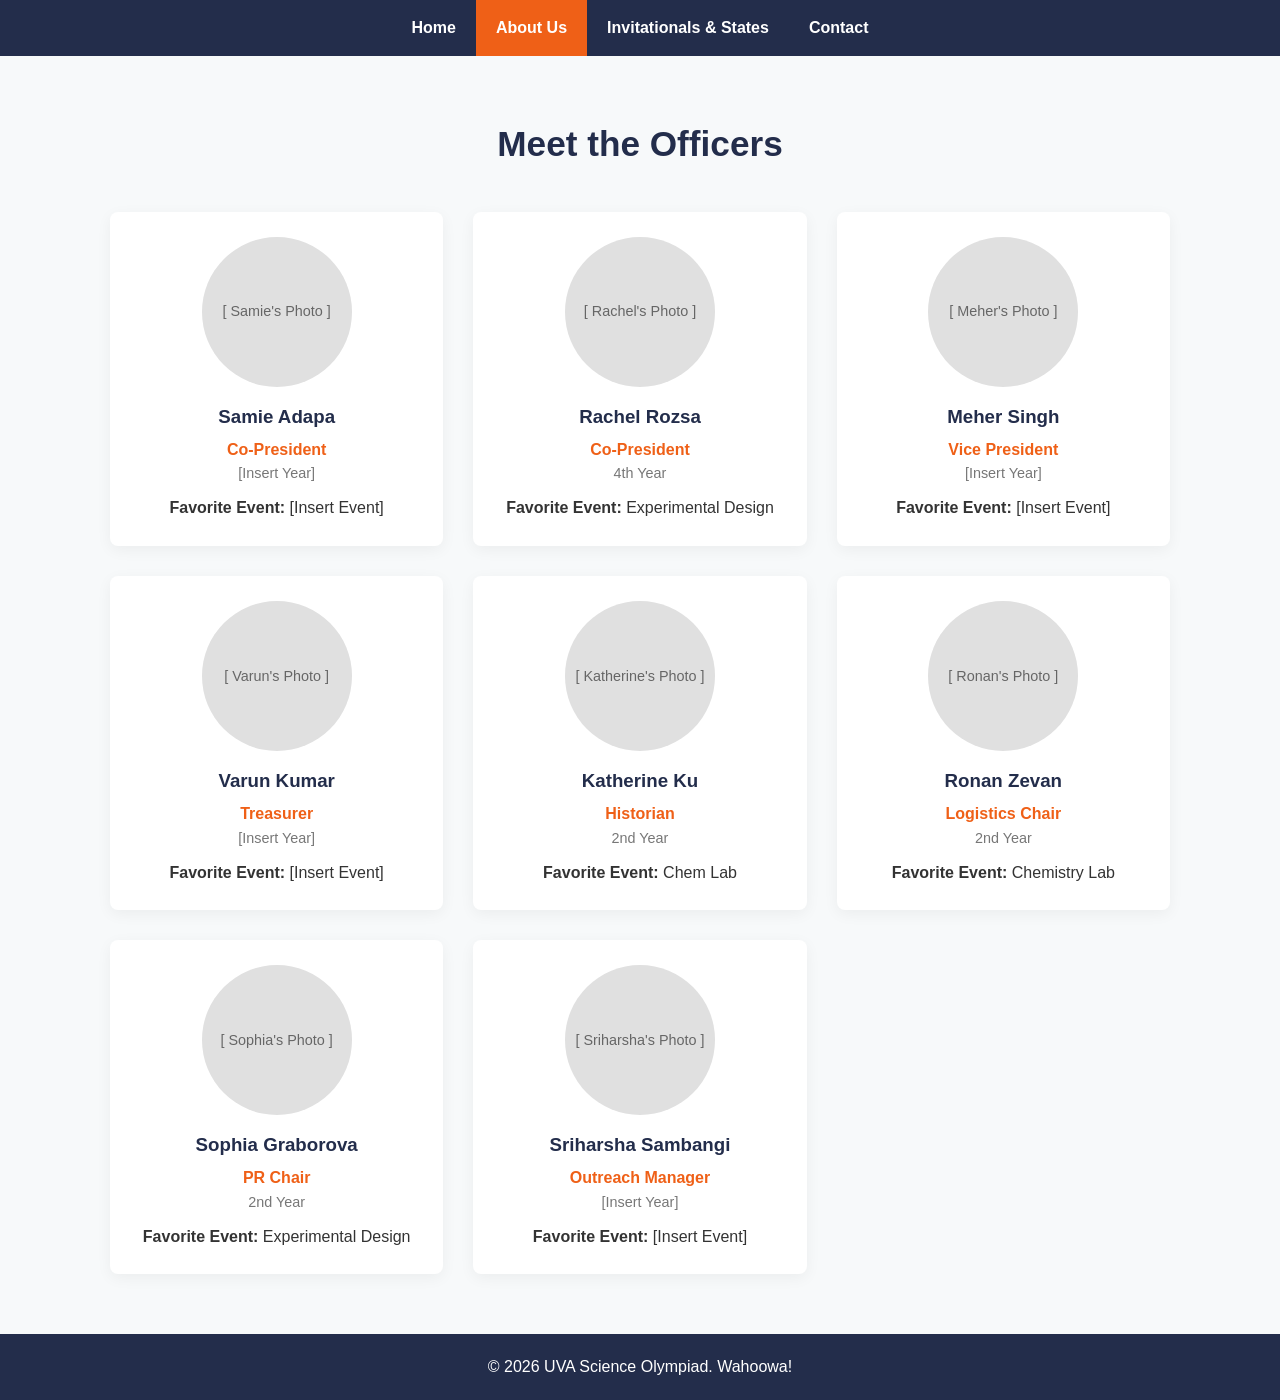
==== about.html @ 623ead45 "Update about.html" ====
<!DOCTYPE html>
<html lang="en">
<head>
    <meta charset="UTF-8">
    <meta name="viewport" content="width=device-width, initial-scale=1.0">
    <title>About Us - UVA Science Olympiad</title>
    <link rel="stylesheet" href="styles.css">
</head>
<body>

    <nav>
        <a href="index.html">Home</a>
        <a href="about.html" class="active">About Us</a>
        <a href="events.html">Invitationals & States</a>
        <a href="contact.html">Contact</a>
    </nav>

    <main>
        <section id="about" class="section">
            <h2>Meet the Officers</h2>
            <div class="officer-grid">
                
                <div class="officer-card">
                    <div class="officer-img-placeholder">[ Samie's Photo ]</div>
                    <h3>Samie Adapa</h3>
                    <p class="title">Co-President</p>
                    <p class="year">[Insert Year]</p>
                    <p class="event"><strong>Favorite Event:</strong> [Insert Event]</p>
                </div>

                <div class="officer-card">
                    <div class="officer-img-placeholder">[ Rachel's Photo ]</div>
                    <h3>Rachel Rozsa</h3>
                    <p class="title">Co-President</p>
                    <p class="year">4th Year</p>
                    <p class="event"><strong>Favorite Event:</strong> Experimental Design</p>
                </div>

                <div class="officer-card">
                    <div class="officer-img-placeholder">[ Meher's Photo ]</div>
                    <h3>Meher Singh</h3>
                    <p class="title">Vice President</p>
                    <p class="year">[Insert Year]</p>
                    <p class="event"><strong>Favorite Event:</strong> [Insert Event]</p>
                </div>

                <div class="officer-card">
                    <div class="officer-img-placeholder">[ Varun's Photo ]</div>
                    <h3>Varun Kumar</h3>
                    <p class="title">Treasurer</p>
                    <p class="year">[Insert Year]</p>
                    <p class="event"><strong>Favorite Event:</strong> [Insert Event]</p>
                </div>

                <div class="officer-card">
                    <div class="officer-img-placeholder">[ Katherine's Photo ]</div>
                    <h3>Katherine Ku</h3>
                    <p class="title">Historian</p>
                    <p class="year">2nd Year</p>
                    <p class="event"><strong>Favorite Event:</strong> Chem Lab</p>
                </div>

                <div class="officer-card">
                    <div class="officer-img-placeholder">[ Ronan's Photo ]</div>
                    <h3>Ronan Zevan</h3>
                    <p class="title">Logistics Chair</p>
                    <p class="year">2nd Year</p>
                    <p class="event"><strong>Favorite Event:</strong> Chemistry Lab</p>
                </div>

                <div class="officer-card">
                    <div class="officer-img-placeholder">[ Sophia's Photo ]</div>
                    <h3>Sophia Graborova</h3>
                    <p class="title">PR Chair</p>
                    <p class="year">2nd Year</p>
                    <p class="event"><strong>Favorite Event:</strong> Experimental Design</p>
                </div>

                <div class="officer-card">
                    <div class="officer-img-placeholder">[ Sriharsha's Photo ]</div>
                    <h3>Sriharsha Sambangi</h3>
                    <p class="title">Outreach Manager</p>
                    <p class="year">[Insert Year]</p>
                    <p class="event"><strong>Favorite Event:</strong> [Insert Event]</p>
                </div>

            </div>
        </section>
    </main>

    <footer>
        <p>&copy; 2026 UVA Science Olympiad. Wahoowa!</p>
    </footer>

</body>
</html>
---- styles.css ----
/* General Layout */
* {
    box-sizing: border-box;
    margin: 0;
    padding: 0;
    font-family: 'Segoe UI', Tahoma, Geneva, Verdana, sans-serif;
}

body {
    background-color: #f7f9fa;
    color: #333;
    line-height: 1.6;
    display: flex;
    flex-direction: column;
    min-height: 100vh;
}

/* Navigation Bar */
nav {
    background-color: #232d4b; /* Virginia Blue */
    position: sticky;
    top: 0;
    display: flex;
    justify-content: center;
    z-index: 100;
}

nav a {
    color: white;
    padding: 15px 20px;
    text-decoration: none;
    font-weight: 600;
    transition: background 0.2s;
}

nav a:hover, nav a.active {
    background-color: #ef6017; /* Virginia Orange */
}

/* Hero Section with Background Image (Home Page Only) */
.hero {
    /* Change the filename below if your image name is different */
    background: linear-gradient(rgba(0, 0, 0, 0.6), rgba(0, 0, 0, 0.6)), url('rotunda-interior-design-renovation-glave-and-holmes-northfacadedusk.webp') no-repeat center center/cover;
    flex: 1;
    display: flex;
    justify-content: center;
    align-items: center;
    text-align: center;
    color: white;
    padding: 20px;
}

.hero-content h1 {
    font-size: 3.5rem;
    margin-bottom: 20px;
    letter-spacing: 1px;
}

.hero-content .mission {
    font-size: 1.2rem;
    max-width: 700px;
    margin: 0 auto 30px auto;
}

.cta-button {
    background-color: #ef6017;
    color: white;
    padding: 12px 30px;
    text-decoration: none;
    font-weight: bold;
    border-radius: 5px;
    transition: background 0.3s ease;
}

.cta-button:hover {
    background-color: #1a2238;
}

/* Main Sections */
main {
    flex: 1;
}

.section {
    padding: 60px 20px;
    max-width: 1100px;
    margin: 0 auto;
}

h2 {
    text-align: center;
    font-size: 2.2rem;
    color: #232d4b;
    margin-bottom: 40px;
}

/* About Us - Officer Cards Grid */
.officer-grid {
    display: grid;
    grid-template-columns: repeat(auto-fit, minmax(280px, 1fr));
    gap: 30px;
}

.officer-card {
    background: white;
    padding: 25px;
    border-radius: 8px;
    box-shadow: 0 4px 15px rgba(0,0,0,0.05);
    text-align: center;
}

.officer-img-placeholder {
    width: 150px;
    height: 150px;
    background-color: #e0e0e0;
    border-radius: 50%;
    margin: 0 auto 15px auto;
    display: flex;
    justify-content: center;
    align-items: center;
    color: #666;
    font-size: 0.9rem;
}

.officer-card h3 {
    color: #232d4b;
    margin-bottom: 5px;
}

.officer-card .title {
    font-weight: bold;
    color: #ef6017;
}

.officer-card .year {
    color: #777;
    font-size: 0.9rem;
    margin-bottom: 10px;
}

/* Invitationals & States Styling */
.events-container {
    display: flex;
    flex-direction: column;
    gap: 30px;
}

.event-block {
    background: white;
    padding: 30px;
    border-left: 5px solid #ef6017;
    border-radius: 0 8px 8px 0;
    box-shadow: 0 4px 15px rgba(0,0,0,0.05);
}

.event-block h3 {
    font-size: 1.5rem;
    color: #232d4b;
    margin-bottom: 10px;
}

/* Footer */
footer {
    background-color: #232d4b;
    color: white;
    text-align: center;
    padding: 20px;
}
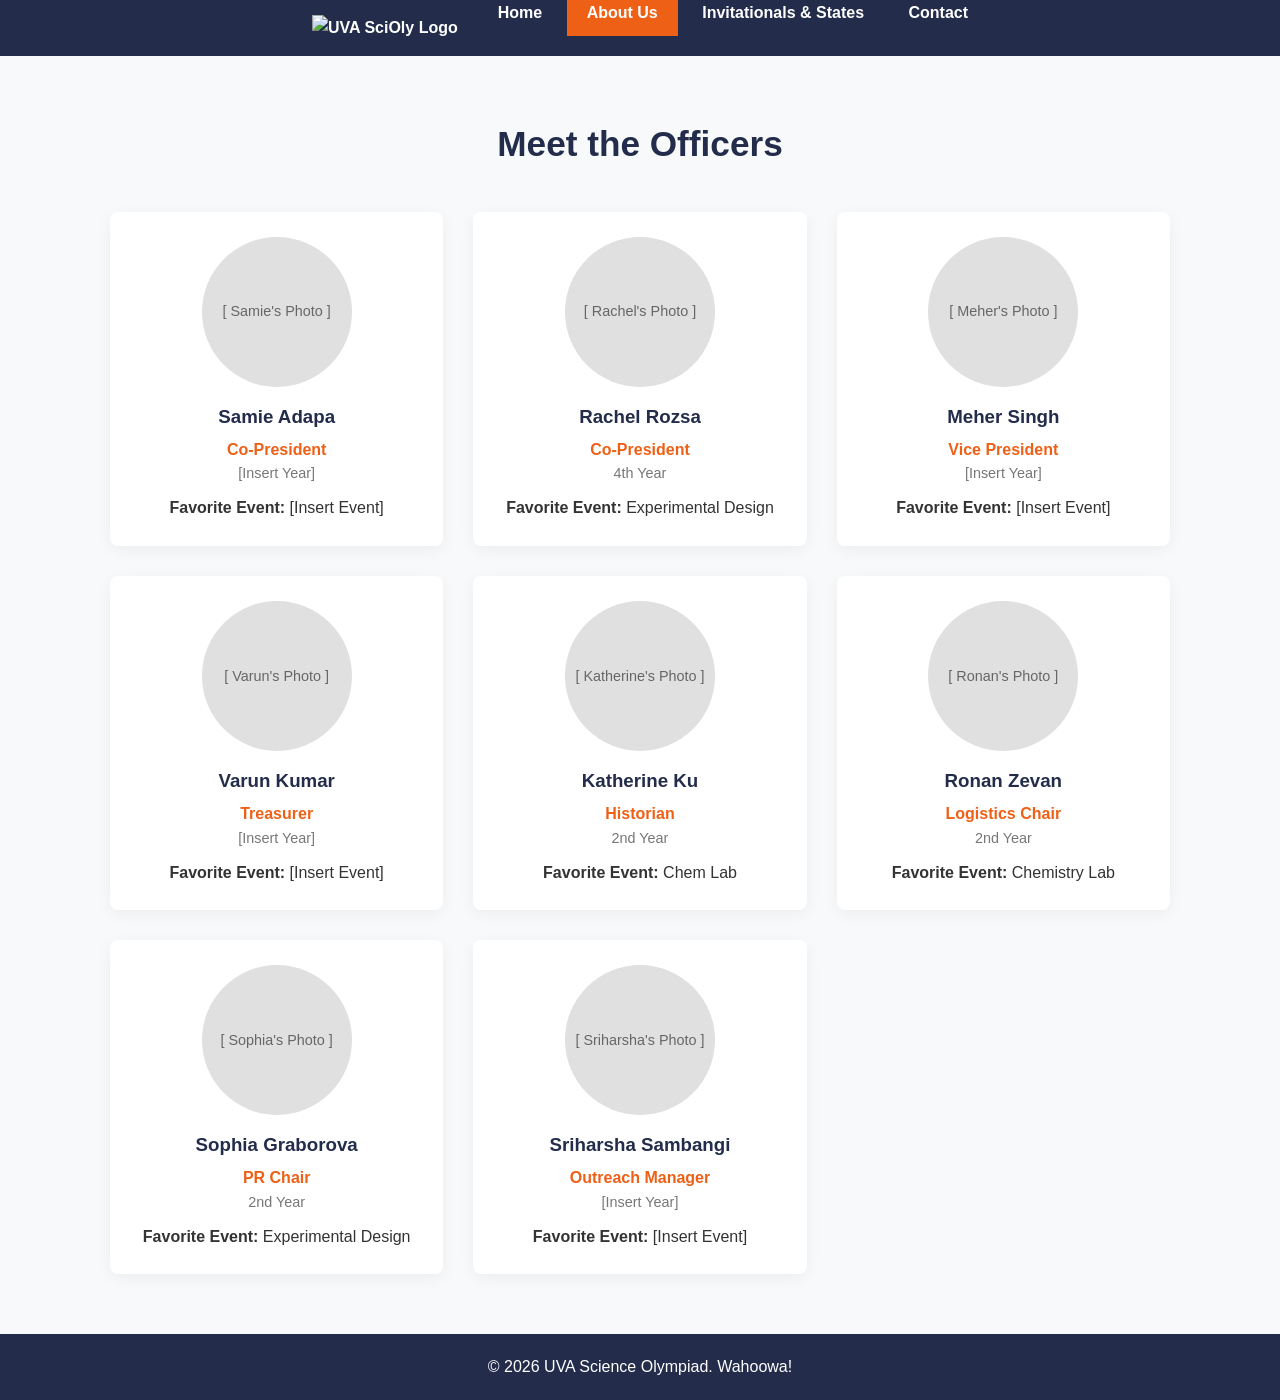
==== commit 1d531a2b: "Update about.html" ====
--- a/about.html
+++ b/about.html
@@ -9,10 +9,16 @@
 <body>
 
     <nav>
-        <a href="index.html">Home</a>
-        <a href="about.html" class="active">About Us</a>
-        <a href="events.html">Invitationals & States</a>
-        <a href="contact.html">Contact</a>
+        <a href="index.html" class="logo-link">
+            <img src="logo.png" alt="UVA SciOly Logo" class="nav-logo">
+        </a>
+        
+        <div class="nav-tabs">
+            <a href="index.html">Home</a>
+            <a href="about.html" class="active">About Us</a>
+            <a href="events.html">Invitationals & States</a>
+            <a href="contact.html">Contact</a>
+        </div>
     </nav>
 
     <main>
--- a/styles.css
+++ b/styles.css
@@ -166,3 +166,21 @@
     text-align: center;
     padding: 20px;
 }
+
+/* Contact Page Specific Styles */
+.contact-section {
+    text-align: center;
+    max-width: 600px;
+    margin: 0 auto;
+}
+
+.contact-section p {
+    font-size: 1.1rem;
+    margin-bottom: 30px;
+    color: #555;
+}
+
+.email-btn {
+    display: inline-block;
+    font-size: 1.1rem;
+}
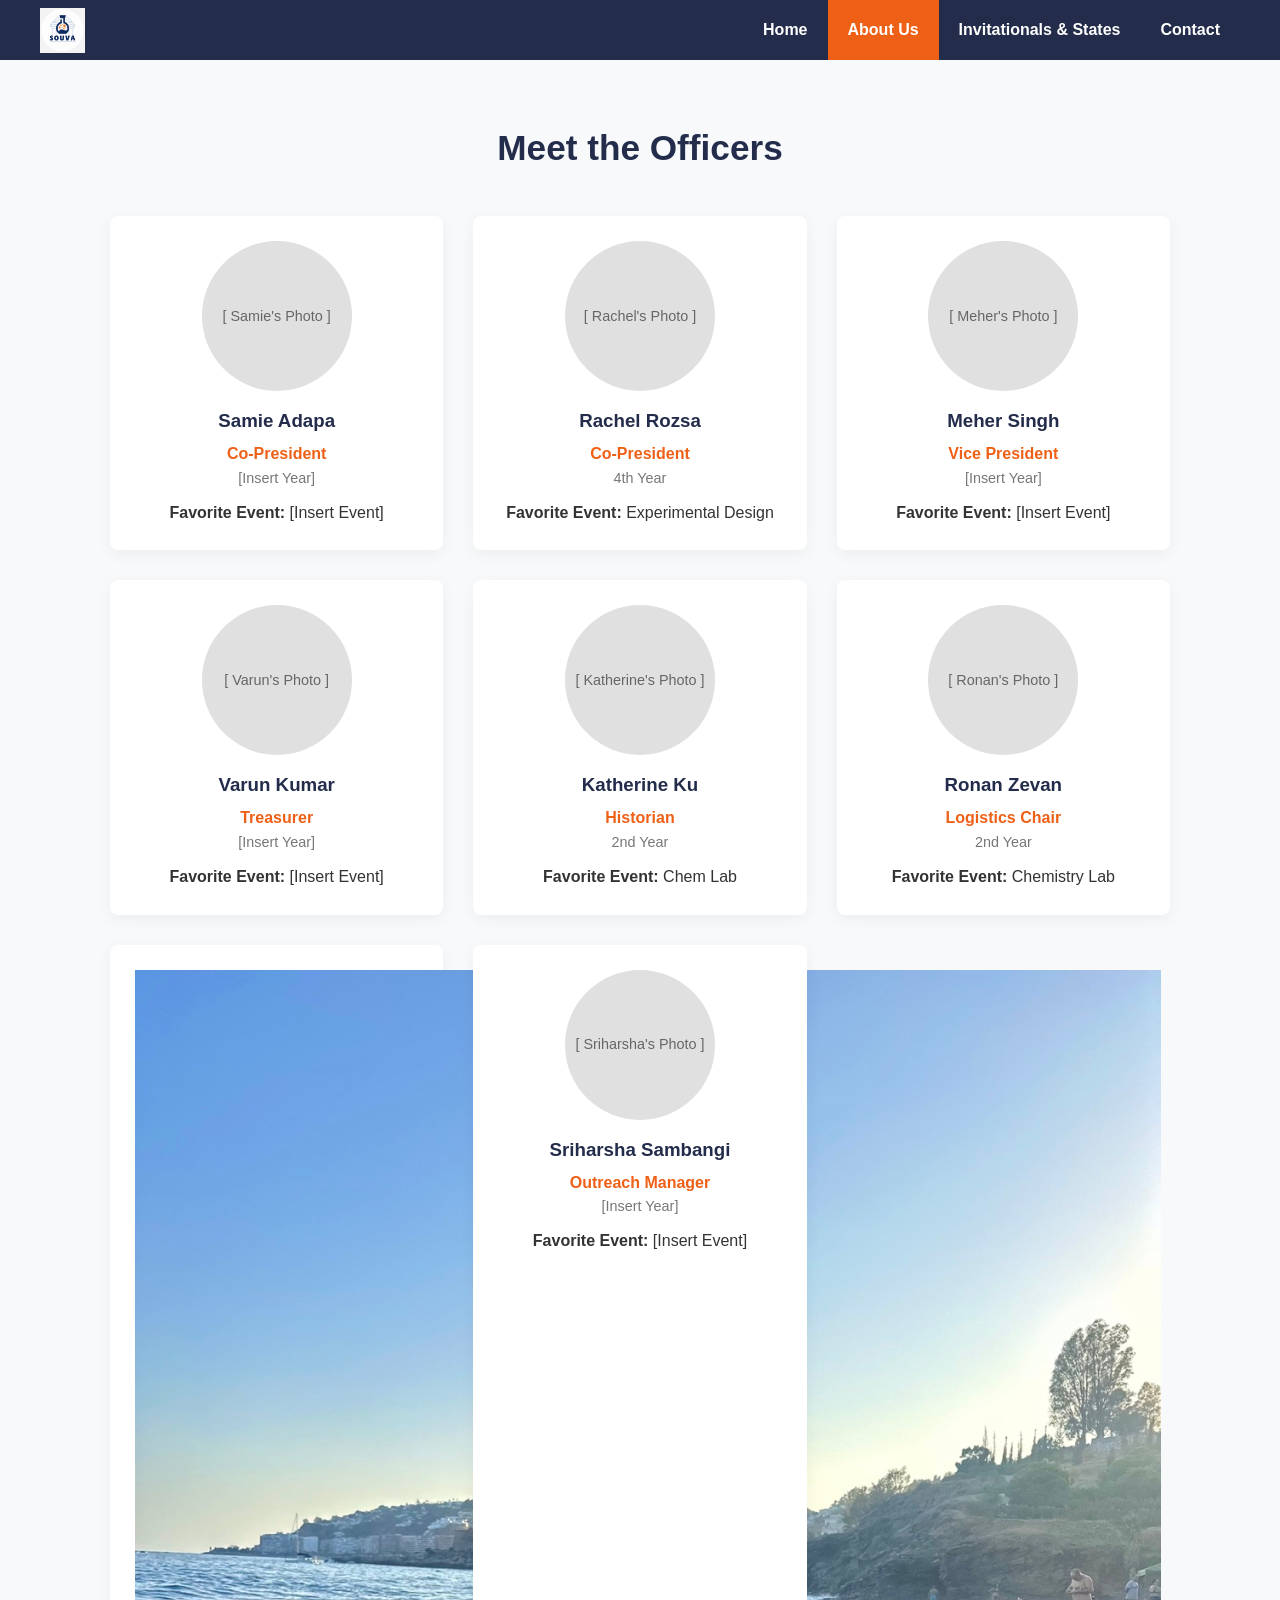
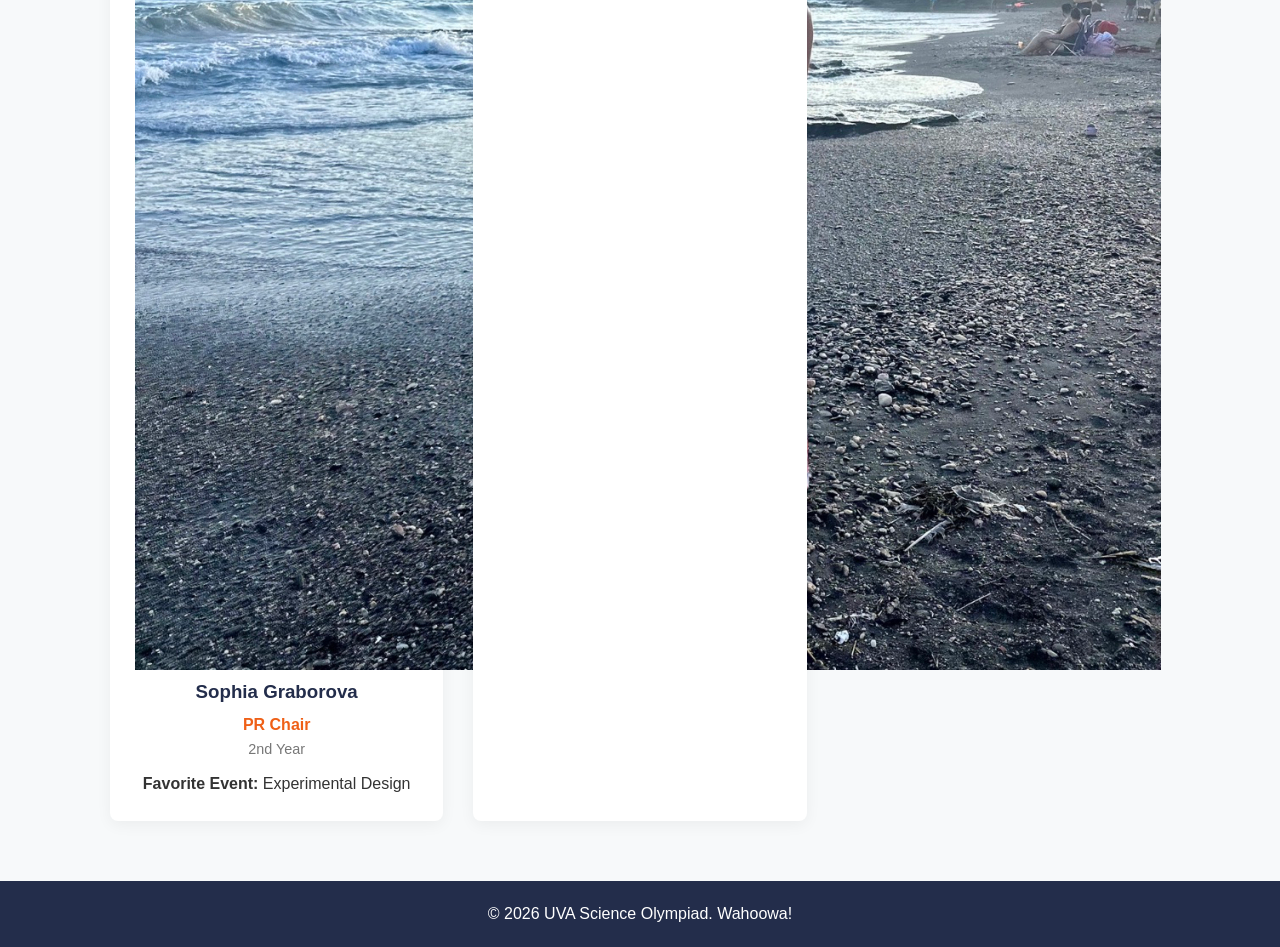
==== commit 314e21c4: "Update about.html" ====
--- a/about.html
+++ b/about.html
@@ -75,7 +75,7 @@
                 </div>
 
                 <div class="officer-card">
-                    <div class="officer-img-placeholder">[ Sophia's Photo ]</div>
+                    <img src="officer pics/sofia.jpg" alt="Sophia Graborova" class="officer-img">
                     <h3>Sophia Graborova</h3>
                     <p class="title">PR Chair</p>
                     <p class="year">2nd Year</p>
--- a/styles.css
+++ b/styles.css
@@ -7,7 +7,7 @@
 }
 
 body {
-    background-color: #f7f9fa;
+    background-color: #f7f9fa; /* Original flat background */
     color: #333;
     line-height: 1.6;
     display: flex;
@@ -15,32 +15,61 @@
     min-height: 100vh;
 }
 
-/* Navigation Bar */
+/* Navigation Bar Layout */
 nav {
-    background-color: #232d4b; /* Virginia Blue */
+    background-color: #232d4b; /* Original Virginia Blue */
     position: sticky;
     top: 0;
     display: flex;
-    justify-content: center;
+    justify-content: space-between;
+    align-items: center;
+    padding: 0 40px;
+    height: 60px;
     z-index: 100;
 }
 
-nav a {
-    color: white;
-    padding: 15px 20px;
+/* Logo Link & Image Styling */
+.logo-link {
+    display: flex;
+    align-items: center;
+    padding: 0 !important;
+    background: none !important;
+}
+
+.nav-logo {
+    height: 45px;
+    width: auto;
+    transition: transform 0.2s ease;
+}
+
+.nav-logo:hover {
+    transform: scale(1.05);
+}
+
+/* Container for text tabs */
+.nav-tabs {
+    display: flex;
+    height: 100%;
+}
+
+nav .nav-tabs a {
+    color: white;
+    padding: 0 20px;
+    line-height: 60px;
     text-decoration: none;
     font-weight: 600;
     transition: background 0.2s;
-}
-
-nav a:hover, nav a.active {
-    background-color: #ef6017; /* Virginia Orange */
+    display: inline-block;
+}
+
+nav .nav-tabs a:hover, nav .nav-tabs a.active {
+    background-color: #ef6017; /* Original Virginia Orange */
+    color: white;
 }
 
 /* Hero Section with Background Image (Home Page Only) */
 .hero {
-    /* Change the filename below if your image name is different */
-    background: linear-gradient(rgba(0, 0, 0, 0.6), rgba(0, 0, 0, 0.6)), url('rotunda-interior-design-renovation-glave-and-holmes-northfacadedusk.webp') no-repeat center center/cover;
+    background: linear-gradient(rgba(0, 0, 0, 0.6), rgba(0, 0, 0, 0.6)), url('rotunda.jpg') no-repeat center center/cover;
     flex: 1;
     display: flex;
     justify-content: center;
@@ -63,17 +92,21 @@
 }
 
 .cta-button {
-    background-color: #ef6017;
+    background-color: #ef6017; /* Original Virginia Orange */
     color: white;
     padding: 12px 30px;
     text-decoration: none;
     font-weight: bold;
     border-radius: 5px;
-    transition: background 0.3s ease;
+    transition: all 0.3s ease;
+    display: inline-flex;
+    align-items: center;
+    gap: 10px;
 }
 
 .cta-button:hover {
     background-color: #1a2238;
+    transform: translateY(-1px);
 }
 
 /* Main Sections */
@@ -107,6 +140,11 @@
     border-radius: 8px;
     box-shadow: 0 4px 15px rgba(0,0,0,0.05);
     text-align: center;
+    transition: transform 0.2s ease;
+}
+
+.officer-card:hover {
+    transform: translateY(-3px);
 }
 
 .officer-img-placeholder {
@@ -159,6 +197,59 @@
     margin-bottom: 10px;
 }
 
+/* Contact Page Specific Styles */
+.contact-section {
+    display: flex;
+    justify-content: center;
+    align-items: center;
+}
+
+.contact-card {
+    background: white;
+    padding: 40px 30px;
+    border-radius: 8px;
+    box-shadow: 0 4px 20px rgba(0,0,0,0.05);
+    max-width: 550px;
+    width: 100%;
+    text-align: center;
+}
+
+.icon-header {
+    width: 60px;
+    height: 60px;
+    background: #fff3ec;
+    color: #ef6017;
+    border-radius: 50%;
+    display: flex;
+    align-items: center;
+    justify-content: center;
+    font-size: 1.5rem;
+    margin: 0 auto 20px auto;
+}
+
+.contact-card p {
+    font-size: 1.1rem;
+    margin-bottom: 30px;
+    color: #555;
+}
+
+.email-display {
+    margin-top: 25px;
+    padding-top: 20px;
+    border-top: 1px solid #eee;
+    font-size: 0.9rem;
+    color: #666;
+}
+
+.email-display code {
+    background: #f4f4f4;
+    padding: 4px 8px;
+    border-radius: 4px;
+    color: #232d4b;
+    font-weight: 600;
+    margin-left: 6px;
+}
+
 /* Footer */
 footer {
     background-color: #232d4b;
@@ -166,21 +257,3 @@
     text-align: center;
     padding: 20px;
 }
-
-/* Contact Page Specific Styles */
-.contact-section {
-    text-align: center;
-    max-width: 600px;
-    margin: 0 auto;
-}
-
-.contact-section p {
-    font-size: 1.1rem;
-    margin-bottom: 30px;
-    color: #555;
-}
-
-.email-btn {
-    display: inline-block;
-    font-size: 1.1rem;
-}
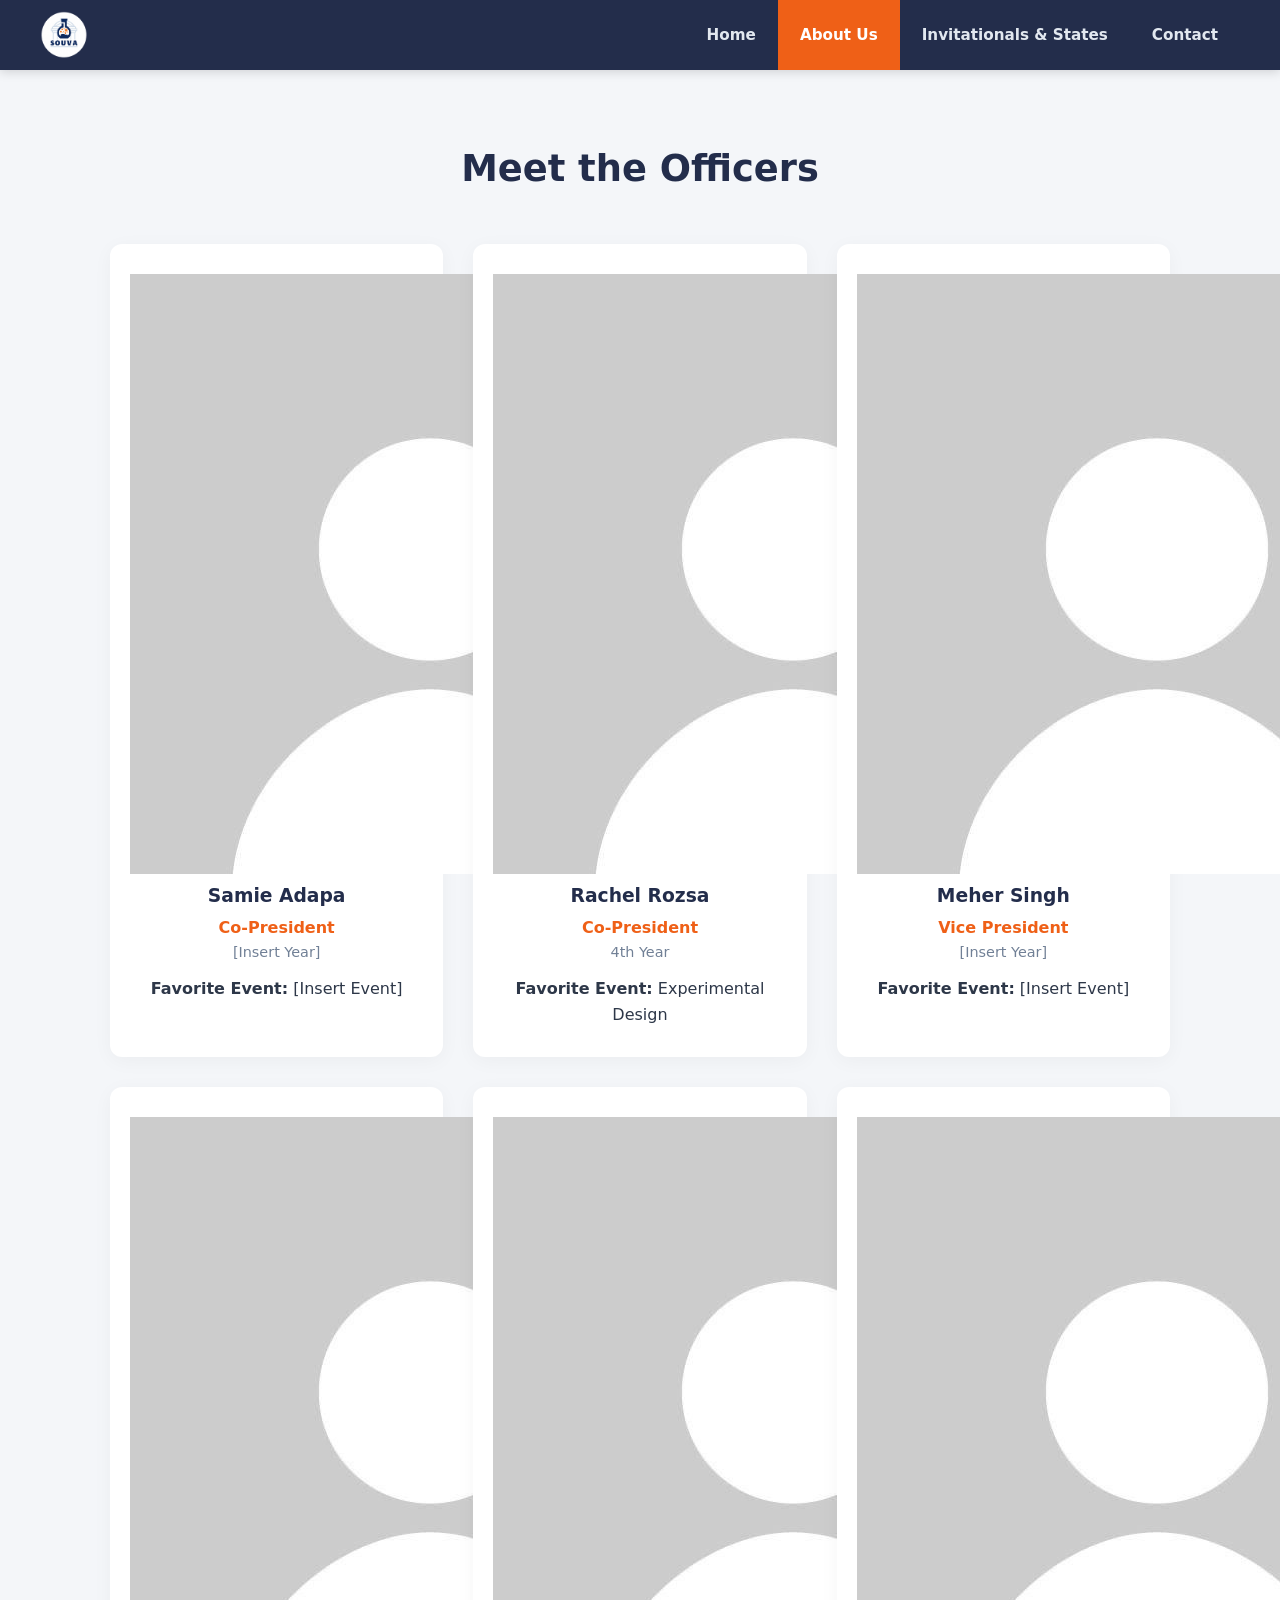
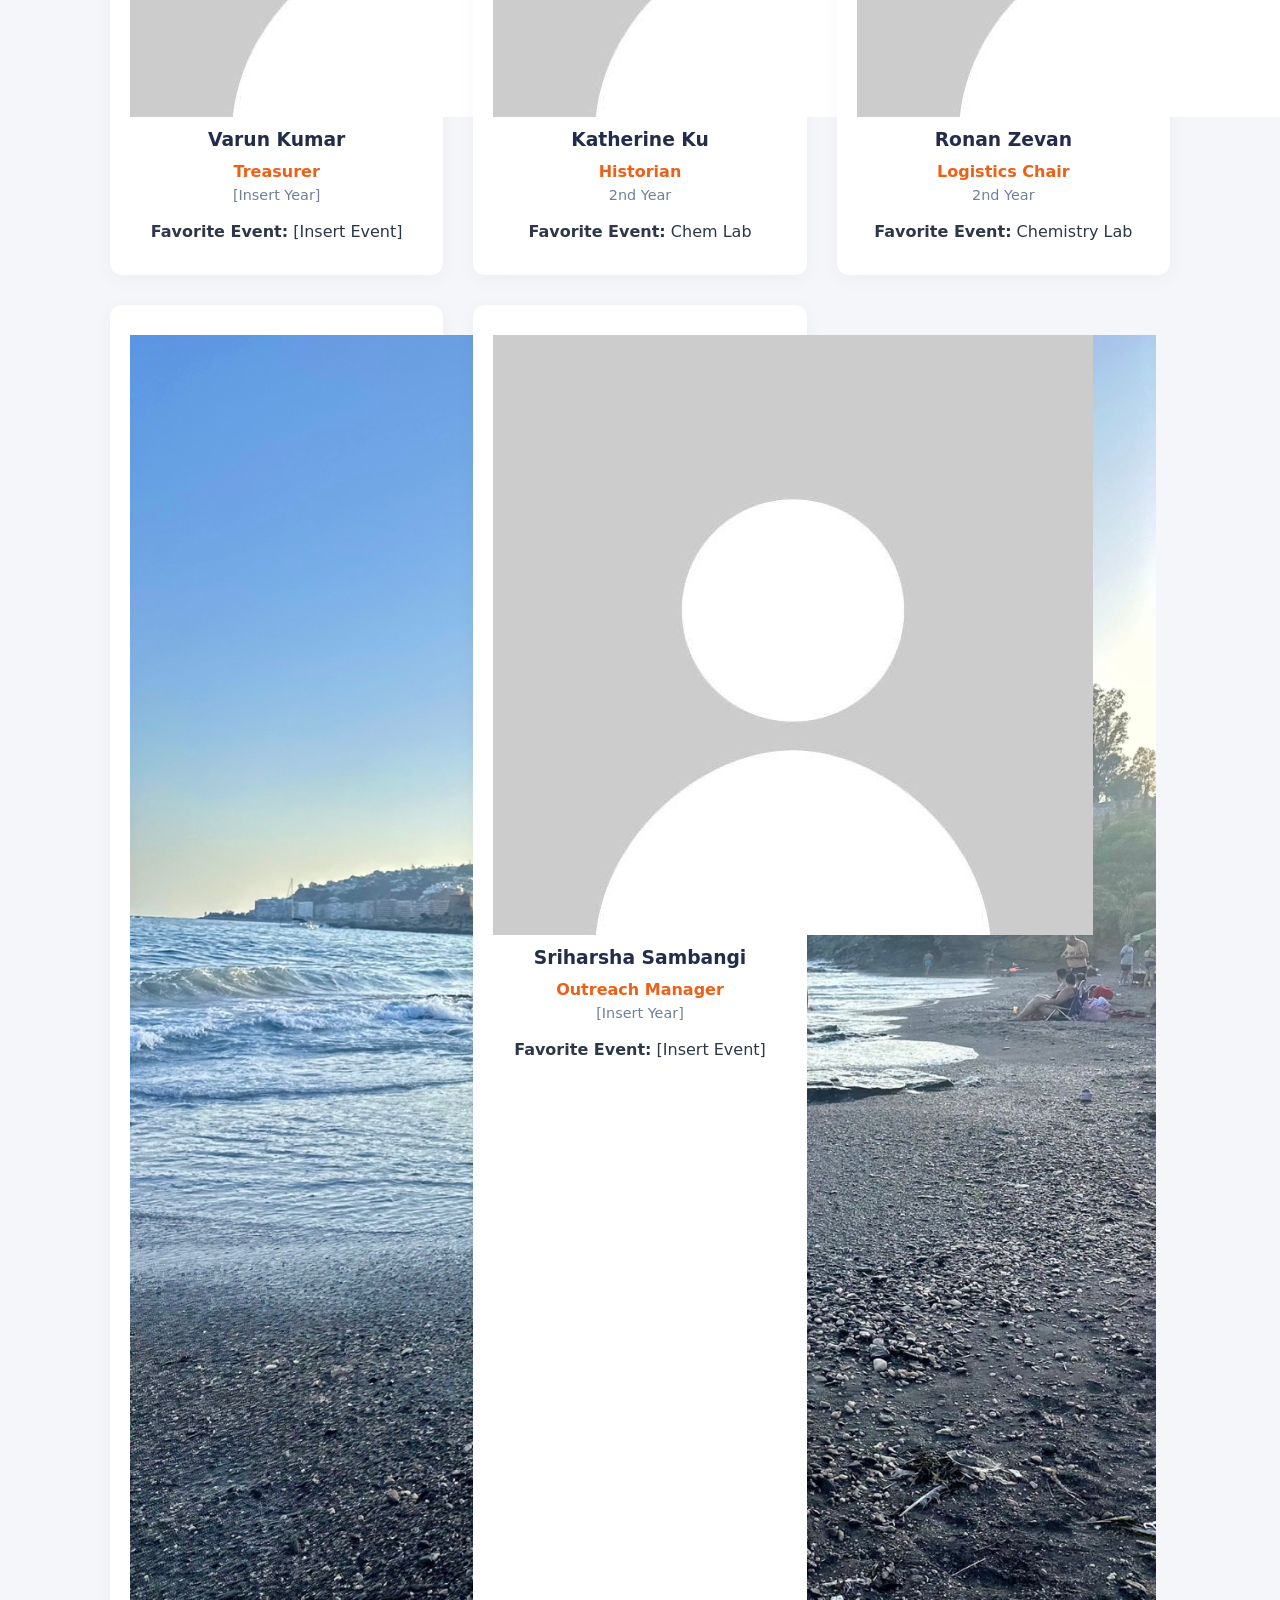
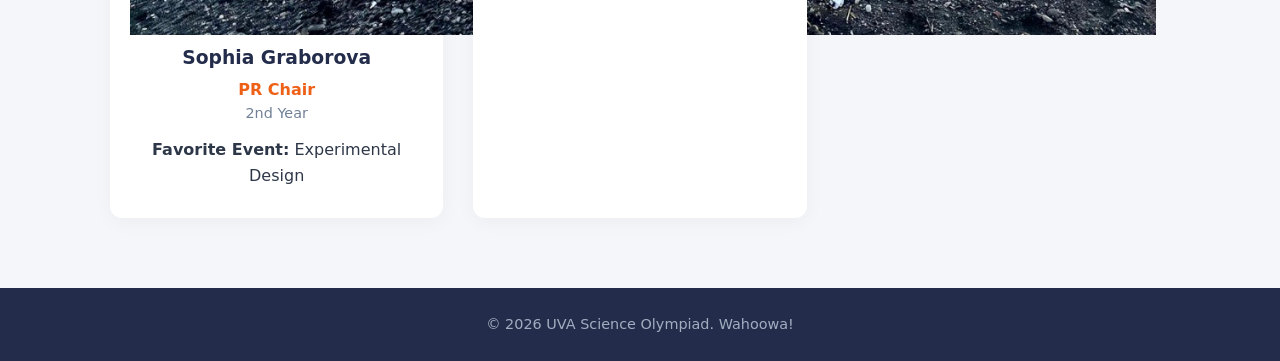
==== commit 5aacef2a: "Update about.html" ====
--- a/about.html
+++ b/about.html
@@ -27,7 +27,7 @@
             <div class="officer-grid">
                 
                 <div class="officer-card">
-                    <div class="officer-img-placeholder">[ Samie's Photo ]</div>
+                    <img src="officer pics/nopfp.jpg" alt="Samie Adapa" class="officer-img">
                     <h3>Samie Adapa</h3>
                     <p class="title">Co-President</p>
                     <p class="year">[Insert Year]</p>
@@ -35,7 +35,7 @@
                 </div>
 
                 <div class="officer-card">
-                    <div class="officer-img-placeholder">[ Rachel's Photo ]</div>
+                    <img src="officer pics/nopfp.jpg" alt="Rachel Rozsa" class="officer-img">
                     <h3>Rachel Rozsa</h3>
                     <p class="title">Co-President</p>
                     <p class="year">4th Year</p>
@@ -43,7 +43,7 @@
                 </div>
 
                 <div class="officer-card">
-                    <div class="officer-img-placeholder">[ Meher's Photo ]</div>
+                    <img src="officer pics/nopfp.jpg" alt="Meher Singh" class="officer-img">
                     <h3>Meher Singh</h3>
                     <p class="title">Vice President</p>
                     <p class="year">[Insert Year]</p>
@@ -51,7 +51,7 @@
                 </div>
 
                 <div class="officer-card">
-                    <div class="officer-img-placeholder">[ Varun's Photo ]</div>
+                    <img src="officer pics/nopfp.jpg" alt="Varun Kumar" class="officer-img">
                     <h3>Varun Kumar</h3>
                     <p class="title">Treasurer</p>
                     <p class="year">[Insert Year]</p>
@@ -59,7 +59,7 @@
                 </div>
 
                 <div class="officer-card">
-                    <div class="officer-img-placeholder">[ Katherine's Photo ]</div>
+                    <img src="officer pics/nopfp.jpg" alt="Katherine Ku" class="officer-img">
                     <h3>Katherine Ku</h3>
                     <p class="title">Historian</p>
                     <p class="year">2nd Year</p>
@@ -67,7 +67,7 @@
                 </div>
 
                 <div class="officer-card">
-                    <div class="officer-img-placeholder">[ Ronan's Photo ]</div>
+                    <img src="officer pics/nopfp.jpg" alt="Ronan Zevan" class="officer-img">
                     <h3>Ronan Zevan</h3>
                     <p class="title">Logistics Chair</p>
                     <p class="year">2nd Year</p>
@@ -83,7 +83,7 @@
                 </div>
 
                 <div class="officer-card">
-                    <div class="officer-img-placeholder">[ Sriharsha's Photo ]</div>
+                    <img src="officer pics/nopfp.jpg" alt="Sriharsha Sambangi" class="officer-img">
                     <h3>Sriharsha Sambangi</h3>
                     <p class="title">Outreach Manager</p>
                     <p class="year">[Insert Year]</p>
--- a/styles.css
+++ b/styles.css
@@ -3,12 +3,12 @@
     box-sizing: border-box;
     margin: 0;
     padding: 0;
-    font-family: 'Segoe UI', Tahoma, Geneva, Verdana, sans-serif;
+    font-family: 'Segoe UI', system-ui, -apple-system, sans-serif;
 }
 
 body {
-    background-color: #f7f9fa; /* Original flat background */
-    color: #333;
+    background-color: #f4f6f9;
+    color: #2d3748;
     line-height: 1.6;
     display: flex;
     flex-direction: column;
@@ -17,18 +17,18 @@
 
 /* Navigation Bar Layout */
 nav {
-    background-color: #232d4b; /* Original Virginia Blue */
+    background-color: #232d4b; /* Virginia Blue */
     position: sticky;
     top: 0;
     display: flex;
     justify-content: space-between;
     align-items: center;
     padding: 0 40px;
-    height: 60px;
+    height: 70px;
     z-index: 100;
-}
-
-/* Logo Link & Image Styling */
+    box-shadow: 0 2px 10px rgba(0, 0, 0, 0.15);
+}
+
 .logo-link {
     display: flex;
     align-items: center;
@@ -37,76 +37,82 @@
 }
 
 .nav-logo {
-    height: 45px;
+    height: 48px;
     width: auto;
     transition: transform 0.2s ease;
 }
 
 .nav-logo:hover {
-    transform: scale(1.05);
-}
-
-/* Container for text tabs */
+    transform: scale(1.04);
+}
+
 .nav-tabs {
     display: flex;
     height: 100%;
 }
 
 nav .nav-tabs a {
+    color: #e2e8f0;
+    padding: 0 22px;
+    line-height: 70px;
+    text-decoration: none;
+    font-weight: 600;
+    font-size: 0.95rem;
+    transition: all 0.2s ease;
+    display: inline-block;
+}
+
+nav .nav-tabs a:hover, nav .nav-tabs a.active {
+    background-color: #ef6017; /* Virginia Orange */
     color: white;
-    padding: 0 20px;
-    line-height: 60px;
+}
+
+/* Hero Section */
+.hero {
+    background: linear-gradient(rgba(35, 45, 75, 0.75), rgba(35, 45, 75, 0.75)), url('rotunda.jpg') no-repeat center center/cover;
+    flex: 1;
+    display: flex;
+    justify-content: center;
+    align-items: center;
+    text-align: center;
+    color: white;
+    padding: 40px 20px;
+}
+
+.hero-content h1 {
+    font-size: 3.6rem;
+    font-weight: 800;
+    margin-bottom: 20px;
+    letter-spacing: -0.5px;
+}
+
+.hero-content .mission {
+    font-size: 1.25rem;
+    max-width: 720px;
+    margin: 0 auto 35px auto;
+    opacity: 0.95;
+    font-weight: 300;
+}
+
+/* Buttons */
+.cta-button {
+    background: linear-gradient(135deg, #ef6017, #e0530b);
+    color: white;
+    padding: 14px 32px;
     text-decoration: none;
     font-weight: 600;
-    transition: background 0.2s;
-    display: inline-block;
-}
-
-nav .nav-tabs a:hover, nav .nav-tabs a.active {
-    background-color: #ef6017; /* Original Virginia Orange */
-    color: white;
-}
-
-/* Hero Section with Background Image (Home Page Only) */
-.hero {
-    background: linear-gradient(rgba(0, 0, 0, 0.6), rgba(0, 0, 0, 0.6)), url('rotunda.jpg') no-repeat center center/cover;
-    flex: 1;
-    display: flex;
-    justify-content: center;
-    align-items: center;
-    text-align: center;
-    color: white;
-    padding: 20px;
-}
-
-.hero-content h1 {
-    font-size: 3.5rem;
-    margin-bottom: 20px;
-    letter-spacing: 1px;
-}
-
-.hero-content .mission {
-    font-size: 1.2rem;
-    max-width: 700px;
-    margin: 0 auto 30px auto;
-}
-
-.cta-button {
-    background-color: #ef6017; /* Original Virginia Orange */
-    color: white;
-    padding: 12px 30px;
-    text-decoration: none;
-    font-weight: bold;
-    border-radius: 5px;
-    transition: all 0.3s ease;
+    border-radius: 8px;
+    transition: all 0.25s ease;
     display: inline-flex;
     align-items: center;
     gap: 10px;
+    box-shadow: 0 4px 12px rgba(239, 96, 23, 0.3);
 }
 
 .cta-button:hover {
-    background-color: #1a2238;
-    transform: translateY(-1px);
+    background: linear-gradient(135deg, #1a2238, #232d4b);
+    transform: translateY(-2px);
+    box-shadow: 0 6px 16px rgba(0,0,0,0.2);
 }
 
 /* Main Sections */
@@ -115,89 +121,20 @@
 }
 
 .section {
-    padding: 60px 20px;
+    padding: 70px 20px;
     max-width: 1100px;
     margin: 0 auto;
 }
 
 h2 {
     text-align: center;
-    font-size: 2.2rem;
-    color: #232d4b;
-    margin-bottom: 40px;
-}
-
-/* About Us - Officer Cards Grid */
-.officer-grid {
-    display: grid;
-    grid-template-columns: repeat(auto-fit, minmax(280px, 1fr));
-    gap: 30px;
-}
-
-.officer-card {
-    background: white;
-    padding: 25px;
-    border-radius: 8px;
-    box-shadow: 0 4px 15px rgba(0,0,0,0.05);
-    text-align: center;
-    transition: transform 0.2s ease;
-}
-
-.officer-card:hover {
-    transform: translateY(-3px);
-}
-
-.officer-img-placeholder {
-    width: 150px;
-    height: 150px;
-    background-color: #e0e0e0;
-    border-radius: 50%;
-    margin: 0 auto 15px auto;
-    display: flex;
-    justify-content: center;
-    align-items: center;
-    color: #666;
-    font-size: 0.9rem;
-}
-
-.officer-card h3 {
-    color: #232d4b;
-    margin-bottom: 5px;
-}
-
-.officer-card .title {
-    font-weight: bold;
-    color: #ef6017;
-}
-
-.officer-card .year {
-    color: #777;
-    font-size: 0.9rem;
-    margin-bottom: 10px;
-}
-
-/* Invitationals & States Styling */
-.events-container {
-    display: flex;
-    flex-direction: column;
-    gap: 30px;
-}
-
-.event-block {
-    background: white;
-    padding: 30px;
-    border-left: 5px solid #ef6017;
-    border-radius: 0 8px 8px 0;
-    box-shadow: 0 4px 15px rgba(0,0,0,0.05);
-}
-
-.event-block h3 {
-    font-size: 1.5rem;
-    color: #232d4b;
-    margin-bottom: 10px;
-}
-
-/* Contact Page Specific Styles */
+    font-size: 2.3rem;
+    color: #232d4b;
+    margin-bottom: 45px;
+    font-weight: 700;
+}
+
+/* Contact Page Enhancements */
 .contact-section {
     display: flex;
     justify-content: center;
@@ -206,12 +143,13 @@
 
 .contact-card {
     background: white;
-    padding: 40px 30px;
-    border-radius: 8px;
-    box-shadow: 0 4px 20px rgba(0,0,0,0.05);
+    padding: 45px 35px;
+    border-radius: 12px;
+    box-shadow: 0 8px 30px rgba(0, 0, 0, 0.06);
     max-width: 550px;
     width: 100%;
     text-align: center;
+    border: 1px solid #edf2f7;
 }
 
 .icon-header {
@@ -228,32 +166,105 @@
 }
 
 .contact-card p {
-    font-size: 1.1rem;
+    font-size: 1.05rem;
+    color: #4a5568;
     margin-bottom: 30px;
-    color: #555;
 }
 
 .email-display {
     margin-top: 25px;
     padding-top: 20px;
-    border-top: 1px solid #eee;
+    border-top: 1px solid #edf2f7;
     font-size: 0.9rem;
-    color: #666;
+    color: #718096;
 }
 
 .email-display code {
-    background: #f4f4f4;
+    background: #edf2f7;
     padding: 4px 8px;
     border-radius: 4px;
     color: #232d4b;
     font-weight: 600;
     margin-left: 6px;
+}
+
+/* Officer Cards Grid */
+.officer-grid {
+    display: grid;
+    grid-template-columns: repeat(auto-fit, minmax(260px, 1fr));
+    gap: 30px;
+}
+
+.officer-card {
+    background: white;
+    padding: 30px 20px;
+    border-radius: 12px;
+    box-shadow: 0 4px 20px rgba(0,0,0,0.04);
+    text-align: center;
+    transition: transform 0.25s ease, box-shadow 0.25s ease;
+}
+
+.officer-card:hover {
+    transform: translateY(-5px);
+    box-shadow: 0 8px 25px rgba(0,0,0,0.08);
+}
+
+.officer-img-placeholder {
+    width: 130px;
+    height: 130px;
+    background-color: #edf2f7;
+    border-radius: 50%;
+    margin: 0 auto 18px auto;
+    display: flex;
+    justify-content: center;
+    align-items: center;
+    color: #a0aec0;
+    font-size: 0.85rem;
+    border: 3px solid #f7fafc;
+}
+
+.officer-card h3 {
+    color: #232d4b;
+    margin-bottom: 4px;
+}
+
+.officer-card .title {
+    font-weight: 600;
+    color: #ef6017;
+}
+
+.officer-card .year {
+    color: #718096;
+    font-size: 0.9rem;
+    margin-bottom: 12px;
+}
+
+/* Events Styling */
+.events-container {
+    display: flex;
+    flex-direction: column;
+    gap: 25px;
+}
+
+.event-block {
+    background: white;
+    padding: 30px;
+    border-left: 6px solid #ef6017;
+    border-radius: 0 12px 12px 0;
+    box-shadow: 0 4px 15px rgba(0,0,0,0.04);
+}
+
+.event-block h3 {
+    font-size: 1.4rem;
+    color: #232d4b;
+    margin-bottom: 10px;
 }
 
 /* Footer */
 footer {
     background-color: #232d4b;
-    color: white;
-    text-align: center;
-    padding: 20px;
-}
+    color: #a0aec0;
+    text-align: center;
+    padding: 25px;
+    font-size: 0.9rem;
+}
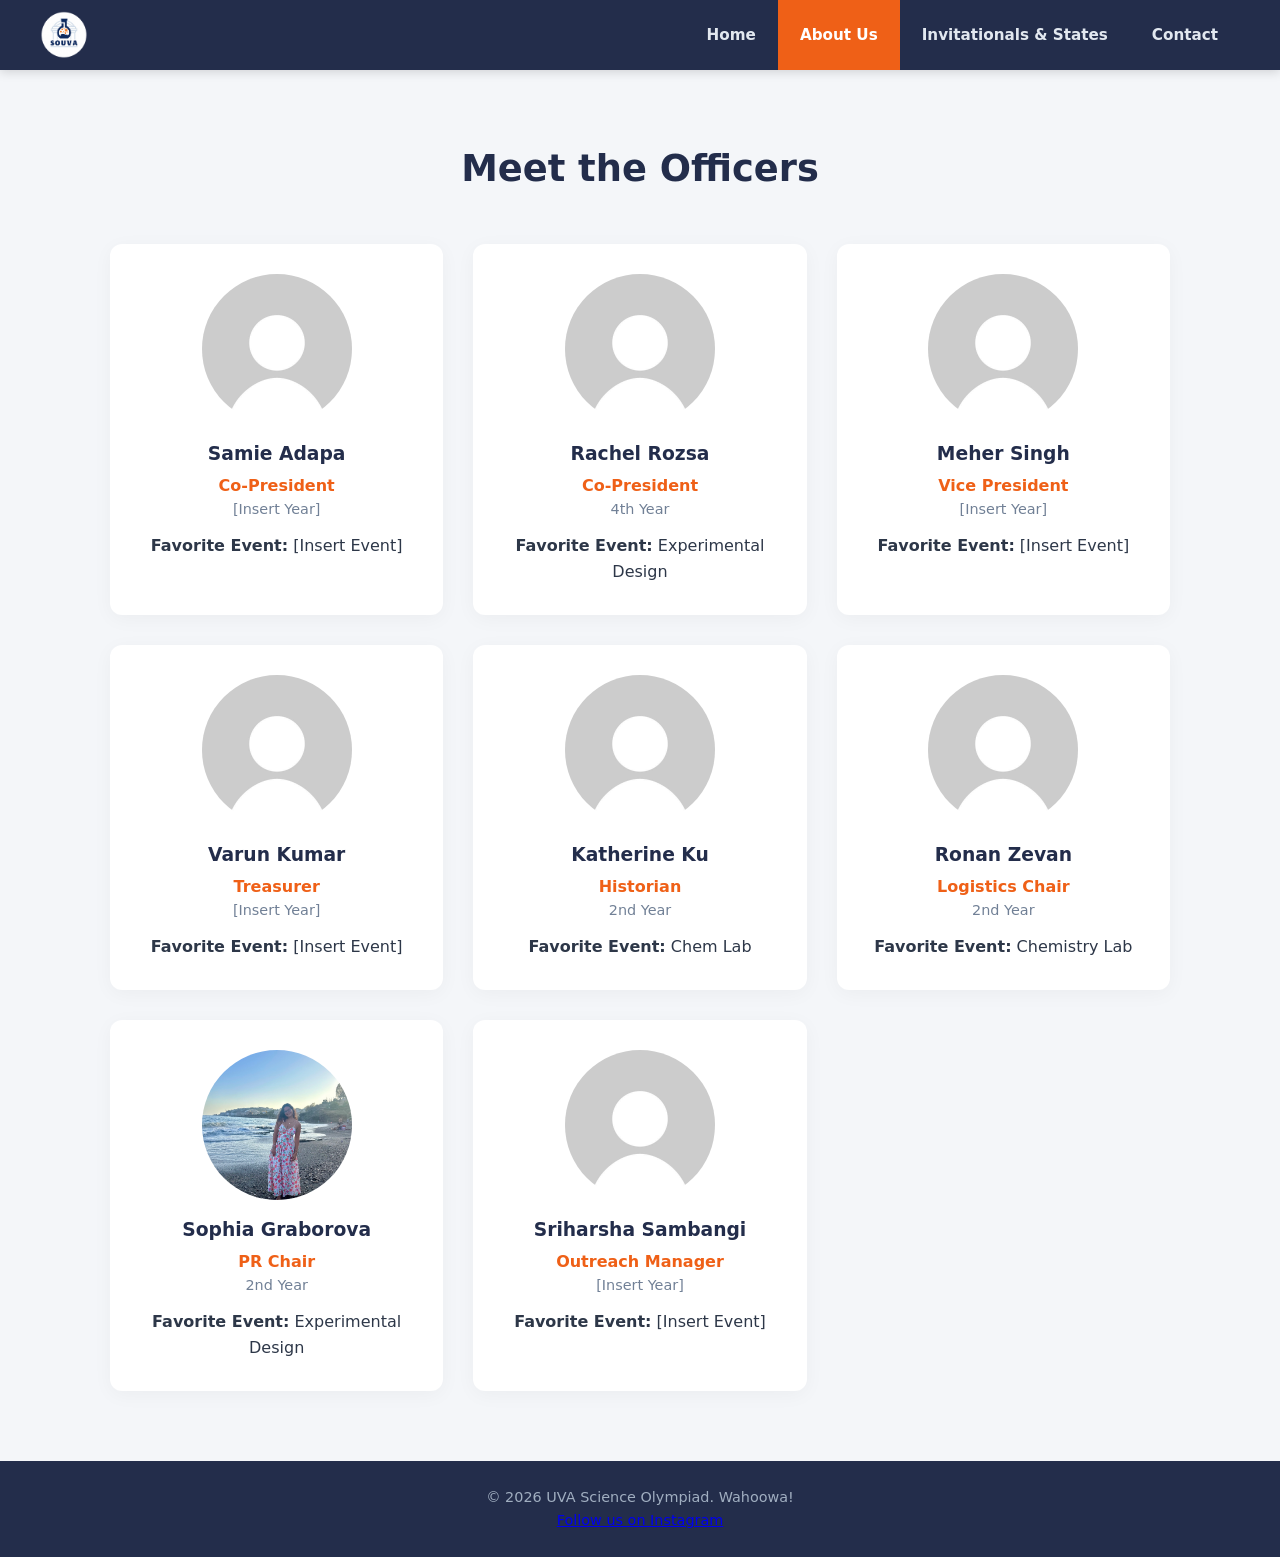
==== commit 3b481f46: "Update about.html" ====
--- a/about.html
+++ b/about.html
@@ -94,8 +94,13 @@
         </section>
     </main>
 
-    <footer>
-        <p>&copy; 2026 UVA Science Olympiad. Wahoowa!</p>
+     <footer>
+        <div class="footer-content">
+            <p>&copy; 2026 UVA Science Olympiad. Wahoowa!</p>
+            <a href="https://instagram.com/uvascienceolympiad" target="_blank" class="social-link" aria-label="Instagram">
+                <i class="fa-brands fa-instagram"></i> Follow us on Instagram
+            </a>
+        </div>
     </footer>
 
 </body>
--- a/styles.css
+++ b/styles.css
@@ -268,3 +268,11 @@
     padding: 25px;
     font-size: 0.9rem;
 }
+.officer-img {
+    width: 150px;
+    height: 150px;
+    border-radius: 50%;
+    object-fit: cover;
+    margin: 0 auto 15px auto;
+    display: block;
+}
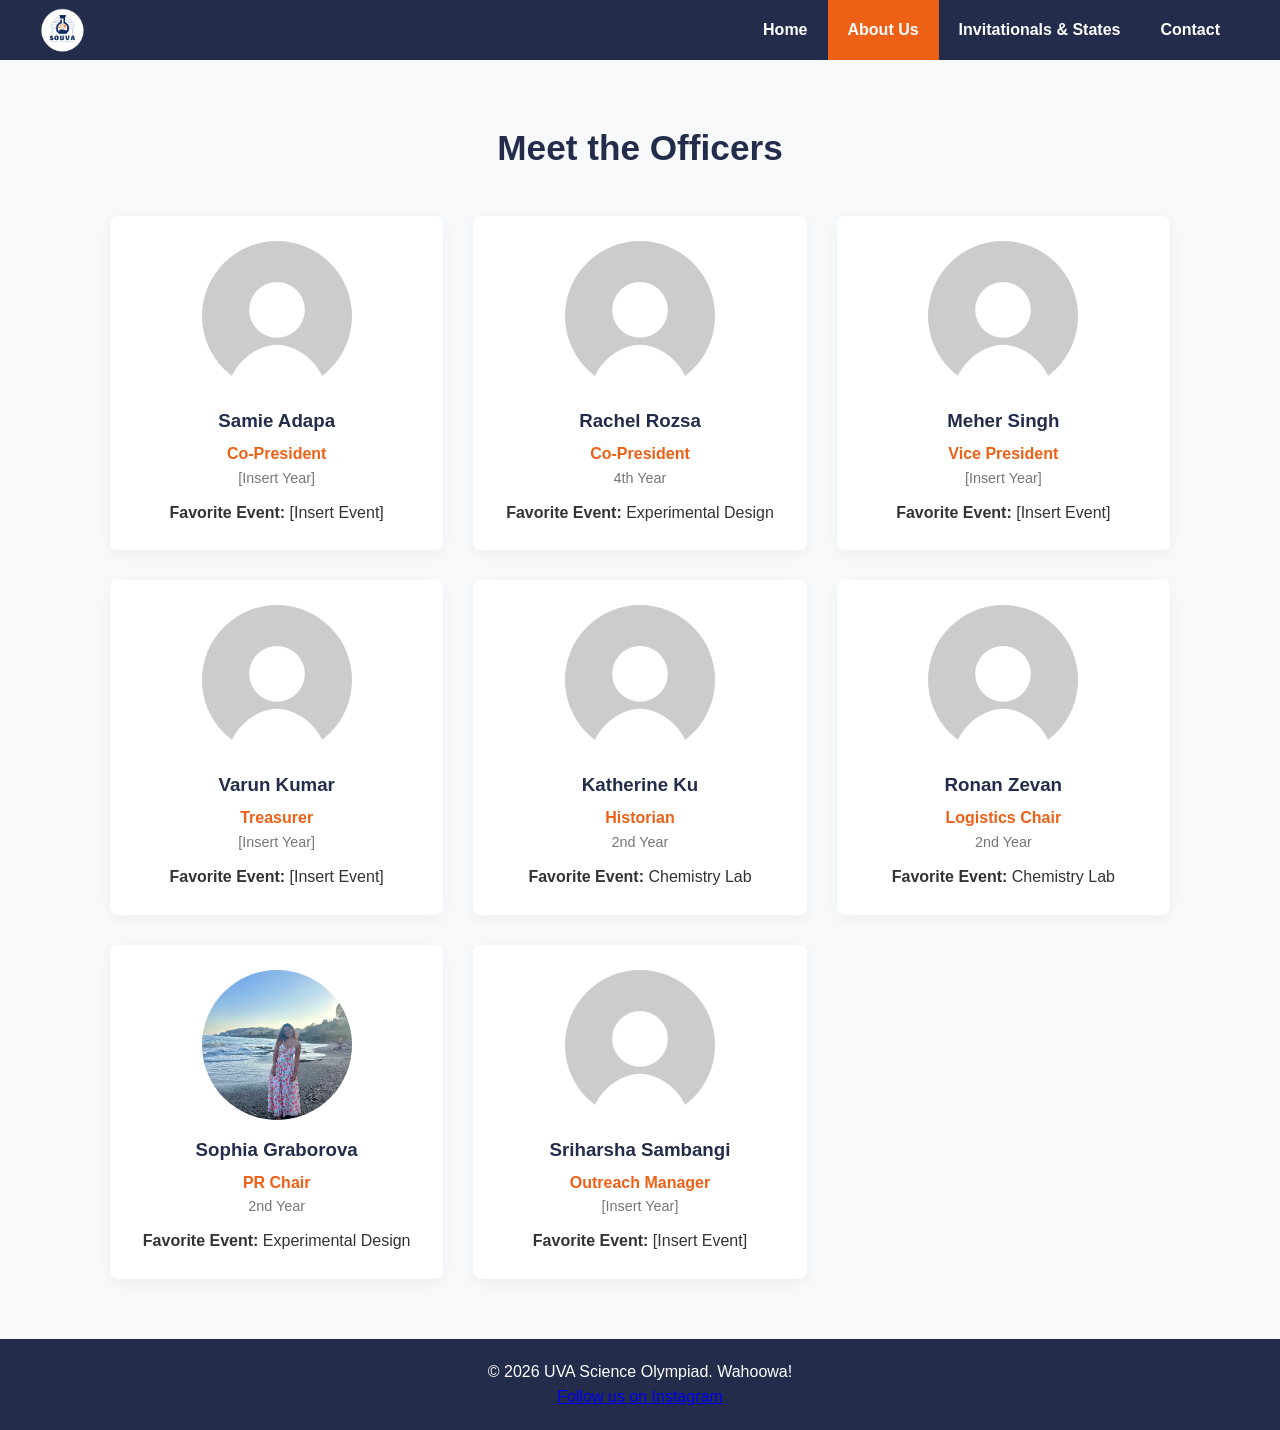
==== commit b4dfc86c: "Update about.html" ====
--- a/about.html
+++ b/about.html
@@ -63,7 +63,7 @@
                     <h3>Katherine Ku</h3>
                     <p class="title">Historian</p>
                     <p class="year">2nd Year</p>
-                    <p class="event"><strong>Favorite Event:</strong> Chem Lab</p>
+                    <p class="event"><strong>Favorite Event:</strong> Chemistry Lab</p>
                 </div>
 
                 <div class="officer-card">
--- a/styles.css
+++ b/styles.css
@@ -3,12 +3,12 @@
     box-sizing: border-box;
     margin: 0;
     padding: 0;
-    font-family: 'Segoe UI', system-ui, -apple-system, sans-serif;
+    font-family: 'Segoe UI', Tahoma, Geneva, Verdana, sans-serif;
 }
 
 body {
-    background-color: #f4f6f9;
-    color: #2d3748;
+    background-color: #f7f9fa;
+    color: #333;
     line-height: 1.6;
     display: flex;
     flex-direction: column;
@@ -24,11 +24,11 @@
     justify-content: space-between;
     align-items: center;
     padding: 0 40px;
-    height: 70px;
+    height: 60px;
     z-index: 100;
-    box-shadow: 0 2px 10px rgba(0, 0, 0, 0.15);
-}
-
+}
+
+/* Logo Link & Image Styling */
 .logo-link {
     display: flex;
     align-items: center;
@@ -37,82 +37,72 @@
 }
 
 .nav-logo {
-    height: 48px;
+    height: 45px;
     width: auto;
     transition: transform 0.2s ease;
 }
 
 .nav-logo:hover {
-    transform: scale(1.04);
-}
-
+    transform: scale(1.05);
+}
+
+/* Container for text tabs */
 .nav-tabs {
     display: flex;
     height: 100%;
 }
 
 nav .nav-tabs a {
-    color: #e2e8f0;
-    padding: 0 22px;
-    line-height: 70px;
+    color: white;
+    padding: 0 20px;
+    line-height: 60px;
     text-decoration: none;
     font-weight: 600;
-    font-size: 0.95rem;
-    transition: all 0.2s ease;
+    transition: background 0.2s;
     display: inline-block;
 }
 
 nav .nav-tabs a:hover, nav .nav-tabs a.active {
     background-color: #ef6017; /* Virginia Orange */
-    color: white;
-}
-
-/* Hero Section */
+}
+
+/* Hero Section with Background Image (Home Page Only) */
 .hero {
-    background: linear-gradient(rgba(35, 45, 75, 0.75), rgba(35, 45, 75, 0.75)), url('rotunda.jpg') no-repeat center center/cover;
+    background: linear-gradient(rgba(0, 0, 0, 0.6), rgba(0, 0, 0, 0.6)), url('rotunda.jpg') no-repeat center center/cover;
     flex: 1;
     display: flex;
     justify-content: center;
     align-items: center;
     text-align: center;
     color: white;
-    padding: 40px 20px;
+    padding: 20px;
 }
 
 .hero-content h1 {
-    font-size: 3.6rem;
-    font-weight: 800;
+    font-size: 3.5rem;
     margin-bottom: 20px;
-    letter-spacing: -0.5px;
+    letter-spacing: 1px;
 }
 
 .hero-content .mission {
-    font-size: 1.25rem;
-    max-width: 720px;
-    margin: 0 auto 35px auto;
-    opacity: 0.95;
-    font-weight: 300;
-}
-
-/* Buttons */
+    font-size: 1.2rem;
+    max-width: 700px;
+    margin: 0 auto 30px auto;
+}
+
 .cta-button {
-    background: linear-gradient(135deg, #ef6017, #e0530b);
-    color: white;
-    padding: 14px 32px;
+    background-color: #ef6017;
+    color: white;
+    padding: 12px 30px;
     text-decoration: none;
-    font-weight: 600;
-    border-radius: 8px;
-    transition: all 0.25s ease;
-    display: inline-flex;
-    align-items: center;
-    gap: 10px;
-    box-shadow: 0 4px 12px rgba(239, 96, 23, 0.3);
+    font-weight: bold;
+    border-radius: 5px;
+    transition: background 0.3s ease;
+    display: inline-block;
 }
 
 .cta-button:hover {
-    background: linear-gradient(135deg, #1a2238, #232d4b);
-    transform: translateY(-2px);
-    box-shadow: 0 6px 16px rgba(0,0,0,0.2);
+    background-color: #1a2238;
 }
 
 /* Main Sections */
@@ -121,153 +111,47 @@
 }
 
 .section {
-    padding: 70px 20px;
+    padding: 60px 20px;
     max-width: 1100px;
     margin: 0 auto;
 }
 
 h2 {
     text-align: center;
-    font-size: 2.3rem;
+    font-size: 2.2rem;
     color: #232d4b;
-    margin-bottom: 45px;
-    font-weight: 700;
-}
-
-/* Contact Page Enhancements */
-.contact-section {
-    display: flex;
-    justify-content: center;
-    align-items: center;
-}
-
-.contact-card {
-    background: white;
-    padding: 45px 35px;
-    border-radius: 12px;
-    box-shadow: 0 8px 30px rgba(0, 0, 0, 0.06);
-    max-width: 550px;
-    width: 100%;
-    text-align: center;
-    border: 1px solid #edf2f7;
-}
-
-.icon-header {
-    width: 60px;
-    height: 60px;
-    background: #fff3ec;
-    color: #ef6017;
-    border-radius: 50%;
-    display: flex;
-    align-items: center;
-    justify-content: center;
-    font-size: 1.5rem;
-    margin: 0 auto 20px auto;
-}
-
-.contact-card p {
-    font-size: 1.05rem;
-    color: #4a5568;
-    margin-bottom: 30px;
-}
-
-.email-display {
-    margin-top: 25px;
-    padding-top: 20px;
-    border-top: 1px solid #edf2f7;
-    font-size: 0.9rem;
-    color: #718096;
-}
-
-.email-display code {
-    background: #edf2f7;
-    padding: 4px 8px;
-    border-radius: 4px;
-    color: #232d4b;
-    font-weight: 600;
-    margin-left: 6px;
-}
-
-/* Officer Cards Grid */
+    margin-bottom: 40px;
+}
+
+/* About Us - Officer Cards Grid */
 .officer-grid {
     display: grid;
-    grid-template-columns: repeat(auto-fit, minmax(260px, 1fr));
+    grid-template-columns: repeat(auto-fit, minmax(280px, 1fr));
     gap: 30px;
 }
 
 .officer-card {
     background: white;
-    padding: 30px 20px;
-    border-radius: 12px;
-    box-shadow: 0 4px 20px rgba(0,0,0,0.04);
-    text-align: center;
-    transition: transform 0.25s ease, box-shadow 0.25s ease;
-}
-
-.officer-card:hover {
-    transform: translateY(-5px);
-    box-shadow: 0 8px 25px rgba(0,0,0,0.08);
+    padding: 25px;
+    border-radius: 8px;
+    box-shadow: 0 4px 15px rgba(0,0,0,0.05);
+    text-align: center;
 }
 
 .officer-img-placeholder {
-    width: 130px;
-    height: 130px;
-    background-color: #edf2f7;
+    width: 150px;
+    height: 150px;
+    background-color: #e0e0e0;
     border-radius: 50%;
-    margin: 0 auto 18px auto;
+    margin: 0 auto 15px auto;
     display: flex;
     justify-content: center;
     align-items: center;
-    color: #a0aec0;
-    font-size: 0.85rem;
-    border: 3px solid #f7fafc;
-}
-
-.officer-card h3 {
-    color: #232d4b;
-    margin-bottom: 4px;
-}
-
-.officer-card .title {
-    font-weight: 600;
-    color: #ef6017;
-}
-
-.officer-card .year {
-    color: #718096;
+    color: #666;
     font-size: 0.9rem;
-    margin-bottom: 12px;
-}
-
-/* Events Styling */
-.events-container {
-    display: flex;
-    flex-direction: column;
-    gap: 25px;
-}
-
-.event-block {
-    background: white;
-    padding: 30px;
-    border-left: 6px solid #ef6017;
-    border-radius: 0 12px 12px 0;
-    box-shadow: 0 4px 15px rgba(0,0,0,0.04);
-}
-
-.event-block h3 {
-    font-size: 1.4rem;
-    color: #232d4b;
-    margin-bottom: 10px;
-}
-
-/* Footer */
-footer {
-    background-color: #232d4b;
-    color: #a0aec0;
-    text-align: center;
-    padding: 25px;
-    font-size: 0.9rem;
-}
+}
+
+/* Fixes for uploaded profile pictures */
 .officer-img {
     width: 150px;
     height: 150px;
@@ -276,3 +160,65 @@
     margin: 0 auto 15px auto;
     display: block;
 }
+
+.officer-card h3 {
+    color: #232d4b;
+    margin-bottom: 5px;
+}
+
+.officer-card .title {
+    font-weight: bold;
+    color: #ef6017;
+}
+
+.officer-card .year {
+    color: #777;
+    font-size: 0.9rem;
+    margin-bottom: 10px;
+}
+
+/* Invitationals & States Styling */
+.events-container {
+    display: flex;
+    flex-direction: column;
+    gap: 30px;
+}
+
+.event-block {
+    background: white;
+    padding: 30px;
+    border-left: 5px solid #ef6017;
+    border-radius: 0 8px 8px 0;
+    box-shadow: 0 4px 15px rgba(0,0,0,0.05);
+}
+
+.event-block h3 {
+    font-size: 1.5rem;
+    color: #232d4b;
+    margin-bottom: 10px;
+}
+
+/* Contact Page Specific Styles */
+.contact-section {
+    text-align: center;
+    max-width: 600px;
+    margin: 0 auto;
+}
+
+.contact-section p {
+    font-size: 1.1rem;
+    margin-bottom: 30px;
+    color: #555;
+}
+
+.email-btn {
+    font-size: 1.1rem;
+}
+
+/* Footer */
+footer {
+    background-color: #232d4b;
+    color: white;
+    text-align: center;
+    padding: 20px;
+}
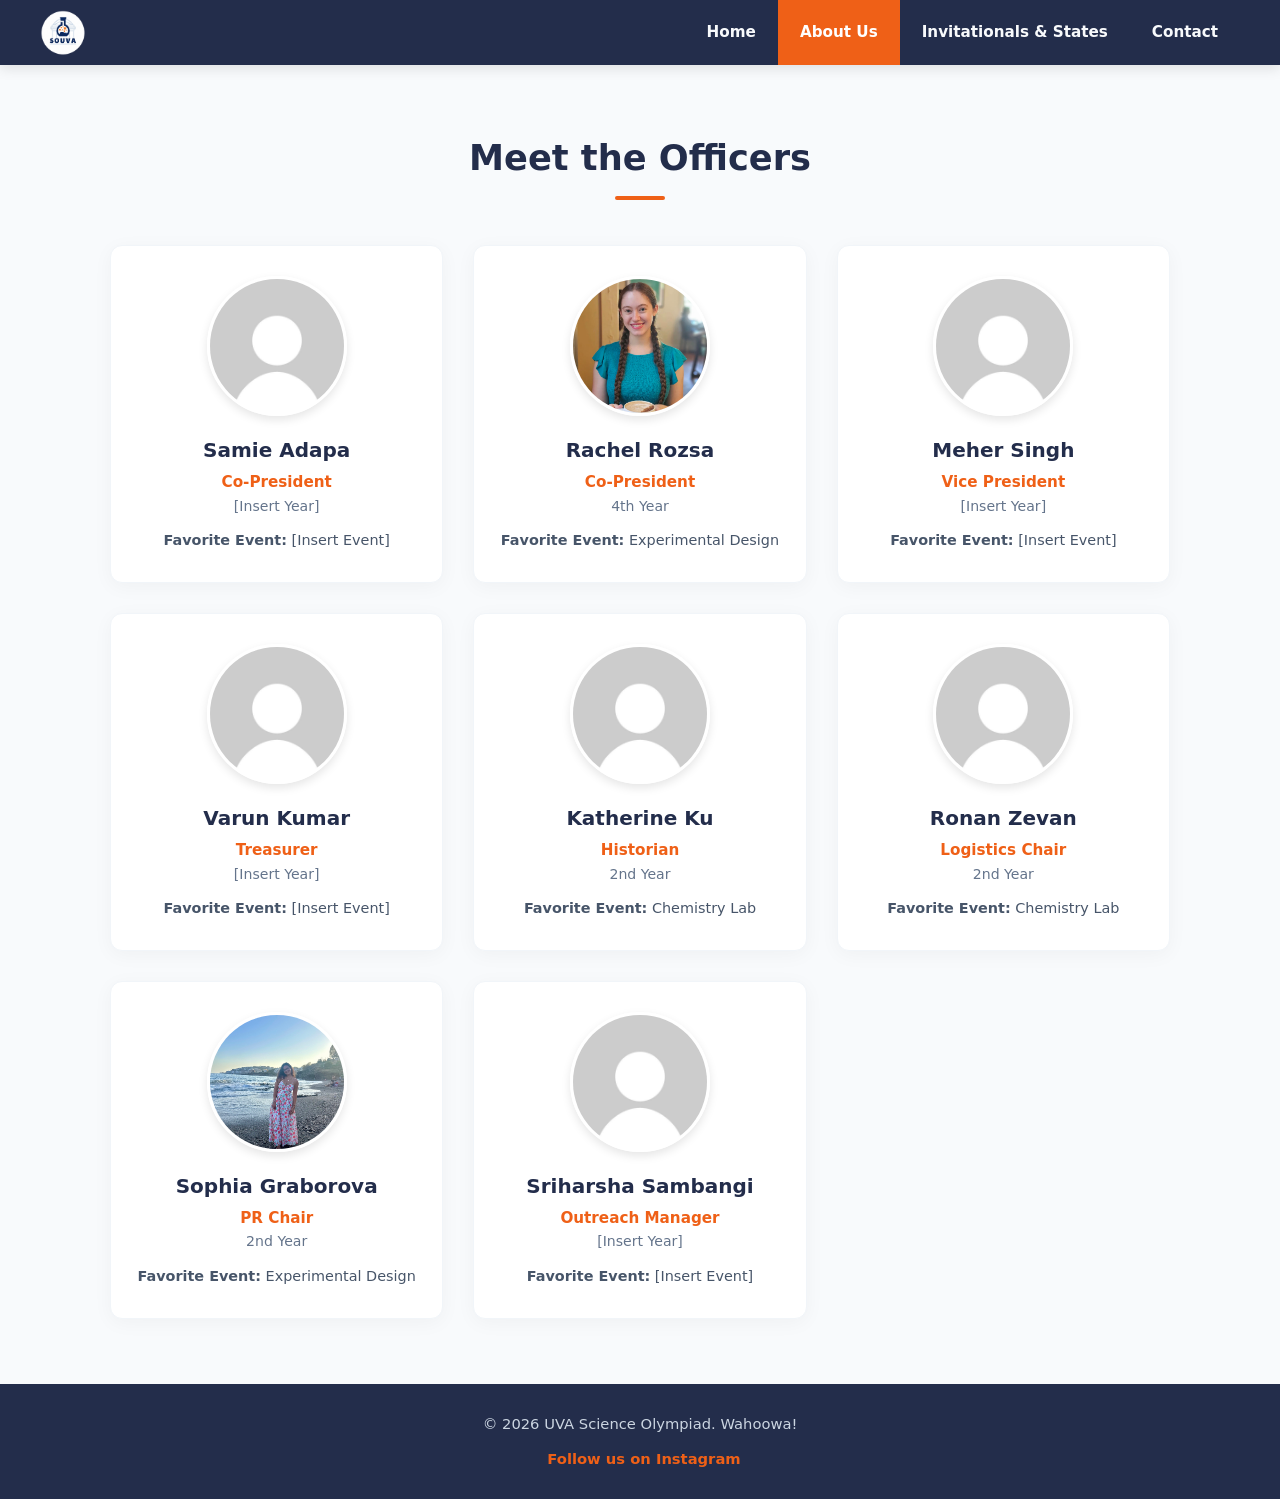
==== commit 96aa1782: "Update about.html" ====
--- a/about.html
+++ b/about.html
@@ -35,7 +35,7 @@
                 </div>
 
                 <div class="officer-card">
-                    <img src="officer pics/nopfp.jpg" alt="Rachel Rozsa" class="officer-img">
+                    <img src="officer pics/rachel.jpg" alt="Rachel Rozsa" class="officer-img">
                     <h3>Rachel Rozsa</h3>
                     <p class="title">Co-President</p>
                     <p class="year">4th Year</p>
--- a/styles.css
+++ b/styles.css
@@ -1,34 +1,34 @@
-/* General Layout */
+/* General Layout & Modern Typography */
 * {
     box-sizing: border-box;
     margin: 0;
     padding: 0;
-    font-family: 'Segoe UI', Tahoma, Geneva, Verdana, sans-serif;
+    font-family: 'Segoe UI', system-ui, -apple-system, BlinkMacSystemFont, Roboto, sans-serif;
 }
 
 body {
-    background-color: #f7f9fa;
-    color: #333;
+    background-color: #f8fafc;
+    color: #334155;
     line-height: 1.6;
     display: flex;
     flex-direction: column;
     min-height: 100vh;
 }
 
-/* Navigation Bar Layout */
+/* Navigation Bar */
 nav {
-    background-color: #232d4b; /* Virginia Blue */
+    background-color: #232d4b;
     position: sticky;
     top: 0;
     display: flex;
     justify-content: space-between;
     align-items: center;
     padding: 0 40px;
-    height: 60px;
+    height: 65px;
     z-index: 100;
-}
-
-/* Logo Link & Image Styling */
+    box-shadow: 0 4px 12px rgba(0, 0, 0, 0.1);
+}
+
 .logo-link {
     display: flex;
     align-items: center;
@@ -37,7 +37,7 @@
 }
 
 .nav-logo {
-    height: 45px;
+    height: 46px;
     width: auto;
     transition: transform 0.2s ease;
 }
@@ -46,72 +46,87 @@
     transform: scale(1.05);
 }
 
-/* Container for text tabs */
 .nav-tabs {
     display: flex;
     height: 100%;
 }
 
 nav .nav-tabs a {
+    color: #f8fafc;
+    padding: 0 22px;
+    line-height: 65px;
+    text-decoration: none;
+    font-weight: 600;
+    font-size: 0.95rem;
+    transition: all 0.25s ease;
+    display: inline-block;
+}
+
+nav .nav-tabs a:hover {
+    background-color: rgba(255, 255, 255, 0.1);
+    color: #ffffff;
+}
+
+nav .nav-tabs a.active {
+    background-color: #ef6017;
     color: white;
-    padding: 0 20px;
-    line-height: 60px;
-    text-decoration: none;
-    font-weight: 600;
-    transition: background 0.2s;
-    display: inline-block;
-}
-
-nav .nav-tabs a:hover, nav .nav-tabs a.active {
-    background-color: #ef6017; /* Virginia Orange */
-}
-
-/* Hero Section with Background Image (Home Page Only) */
+}
+
+/* Hero Section */
 .hero {
-    background: linear-gradient(rgba(0, 0, 0, 0.6), rgba(0, 0, 0, 0.6)), url('rotunda.jpg') no-repeat center center/cover;
+    background: linear-gradient(rgba(35, 45, 75, 0.75), rgba(35, 45, 75, 0.75)), url('rotunda.jpg') no-repeat center center/cover;
     flex: 1;
     display: flex;
     justify-content: center;
     align-items: center;
     text-align: center;
     color: white;
-    padding: 20px;
+    padding: 60px 20px;
 }
 
 .hero-content h1 {
     font-size: 3.5rem;
-    margin-bottom: 20px;
-    letter-spacing: 1px;
+    font-weight: 800;
+    margin-bottom: 18px;
+    letter-spacing: -0.5px;
 }
 
 .hero-content .mission {
-    font-size: 1.2rem;
-    max-width: 700px;
-    margin: 0 auto 30px auto;
-}
-
+    font-size: 1.25rem;
+    max-width: 720px;
+    margin: 0 auto 35px auto;
+    opacity: 0.95;
+    font-weight: 300;
+}
+
+/* Modern Gradient Buttons */
 .cta-button {
-    background-color: #ef6017;
+    background: linear-gradient(135deg, #ef6017, #e0530b);
     color: white;
-    padding: 12px 30px;
+    padding: 14px 32px;
     text-decoration: none;
-    font-weight: bold;
-    border-radius: 5px;
-    transition: background 0.3s ease;
-    display: inline-block;
+    font-weight: 600;
+    border-radius: 8px;
+    transition: all 0.25s ease;
+    display: inline-flex;
+    align-items: center;
+    gap: 10px;
+    box-shadow: 0 4px 14px rgba(239, 96, 23, 0.35);
 }
 
 .cta-button:hover {
-    background-color: #1a2238;
-}
-
-/* Main Sections */
+    background: linear-gradient(135deg, #1a2238, #232d4b);
+    transform: translateY(-2px);
+    box-shadow: 0 6px 18px rgba(0, 0, 0, 0.25);
+}
+
+/* Main Content & Section Styling */
 main {
     flex: 1;
 }
 
 .section {
-    padding: 60px 20px;
+    padding: 65px 20px;
     max-width: 1100px;
     margin: 0 auto;
 }
@@ -120,105 +135,183 @@
     text-align: center;
     font-size: 2.2rem;
     color: #232d4b;
-    margin-bottom: 40px;
-}
-
-/* About Us - Officer Cards Grid */
+    margin-bottom: 45px;
+    font-weight: 700;
+    position: relative;
+}
+
+/* Subtle orange underline under main headings */
+h2::after {
+    content: '';
+    display: block;
+    width: 50px;
+    height: 4px;
+    background-color: #ef6017;
+    margin: 10px auto 0 auto;
+    border-radius: 2px;
+}
+
+/* Officer Cards Grid */
 .officer-grid {
     display: grid;
-    grid-template-columns: repeat(auto-fit, minmax(280px, 1fr));
+    grid-template-columns: repeat(auto-fit, minmax(260px, 1fr));
     gap: 30px;
 }
 
 .officer-card {
-    background: white;
-    padding: 25px;
-    border-radius: 8px;
-    box-shadow: 0 4px 15px rgba(0,0,0,0.05);
-    text-align: center;
-}
-
-.officer-img-placeholder {
-    width: 150px;
-    height: 150px;
-    background-color: #e0e0e0;
-    border-radius: 50%;
-    margin: 0 auto 15px auto;
-    display: flex;
-    justify-content: center;
-    align-items: center;
-    color: #666;
-    font-size: 0.9rem;
-}
-
-/* Fixes for uploaded profile pictures */
-.officer-img {
-    width: 150px;
-    height: 150px;
+    background: #ffffff;
+    padding: 30px 20px;
+    border-radius: 12px;
+    box-shadow: 0 4px 20px rgba(0,0,0,0.04);
+    text-align: center;
+    border: 1px solid #f1f5f9;
+    transition: transform 0.25s ease, box-shadow 0.25s ease;
+}
+
+.officer-card:hover {
+    transform: translateY(-5px);
+    box-shadow: 0 10px 25px rgba(0,0,0,0.08);
+}
+
+.officer-img, .officer-img-placeholder {
+    width: 140px;
+    height: 140px;
     border-radius: 50%;
     object-fit: cover;
-    margin: 0 auto 15px auto;
+    margin: 0 auto 18px auto;
     display: block;
+    box-shadow: 0 4px 10px rgba(0, 0, 0, 0.1);
+    border: 3px solid #ffffff;
 }
 
 .officer-card h3 {
     color: #232d4b;
-    margin-bottom: 5px;
+    margin-bottom: 4px;
+    font-size: 1.25rem;
 }
 
 .officer-card .title {
-    font-weight: bold;
+    font-weight: 600;
     color: #ef6017;
+    font-size: 0.95rem;
 }
 
 .officer-card .year {
-    color: #777;
+    color: #64748b;
+    font-size: 0.88rem;
+    margin-bottom: 12px;
+}
+
+.officer-card .event {
     font-size: 0.9rem;
-    margin-bottom: 10px;
-}
-
-/* Invitationals & States Styling */
+    color: #475569;
+}
+
+/* Events Cards */
 .events-container {
     display: flex;
     flex-direction: column;
-    gap: 30px;
+    gap: 25px;
 }
 
 .event-block {
-    background: white;
-    padding: 30px;
-    border-left: 5px solid #ef6017;
-    border-radius: 0 8px 8px 0;
-    box-shadow: 0 4px 15px rgba(0,0,0,0.05);
+    background: #ffffff;
+    padding: 32px;
+    border-left: 6px solid #ef6017;
+    border-radius: 0 12px 12px 0;
+    box-shadow: 0 4px 18px rgba(0, 0, 0, 0.04);
+    border-top: 1px solid #f1f5f9;
+    border-right: 1px solid #f1f5f9;
+    border-bottom: 1px solid #f1f5f9;
 }
 
 .event-block h3 {
-    font-size: 1.5rem;
+    font-size: 1.45rem;
     color: #232d4b;
     margin-bottom: 10px;
 }
 
-/* Contact Page Specific Styles */
+/* Contact Page Card */
 .contact-section {
-    text-align: center;
-    max-width: 600px;
-    margin: 0 auto;
-}
-
-.contact-section p {
-    font-size: 1.1rem;
+    display: flex;
+    justify-content: center;
+    align-items: center;
+}
+
+.contact-card {
+    background: #ffffff;
+    padding: 45px 35px;
+    border-radius: 12px;
+    box-shadow: 0 8px 30px rgba(0, 0, 0, 0.06);
+    max-width: 550px;
+    width: 100%;
+    text-align: center;
+    border: 1px solid #f1f5f9;
+}
+
+.icon-header {
+    width: 60px;
+    height: 60px;
+    background: #fff3ec;
+    color: #ef6017;
+    border-radius: 50%;
+    display: flex;
+    align-items: center;
+    justify-content: center;
+    font-size: 1.5rem;
+    margin: 0 auto 20px auto;
+}
+
+.contact-card p {
+    font-size: 1.05rem;
+    color: #475569;
     margin-bottom: 30px;
-    color: #555;
-}
-
-.email-btn {
-    font-size: 1.1rem;
-}
-
-/* Footer */
+}
+
+.email-display {
+    margin-top: 25px;
+    padding-top: 20px;
+    border-top: 1px solid #f1f5f9;
+    font-size: 0.9rem;
+    color: #64748b;
+}
+
+.email-display code {
+    background: #f1f5f9;
+    padding: 5px 10px;
+    border-radius: 5px;
+    color: #232d4b;
+    font-weight: 600;
+    margin-left: 6px;
+}
+
+/* Footer Styling */
 footer {
     background-color: #232d4b;
-    color: white;
-    text-align: center;
-    padding: 20px;
-}
+    color: #cbd5e1;
+    text-align: center;
+    padding: 28px 20px;
+    font-size: 0.92rem;
+    margin-top: auto;
+}
+
+.footer-content {
+    display: flex;
+    flex-direction: column;
+    align-items: center;
+    gap: 12px;
+}
+
+.social-link {
+    color: #ef6017;
+    text-decoration: none;
+    font-weight: 600;
+    display: inline-flex;
+    align-items: center;
+    gap: 8px;
+    transition: color 0.2s ease;
+}
+
+.social-link:hover {
+    color: #ffffff;
+}
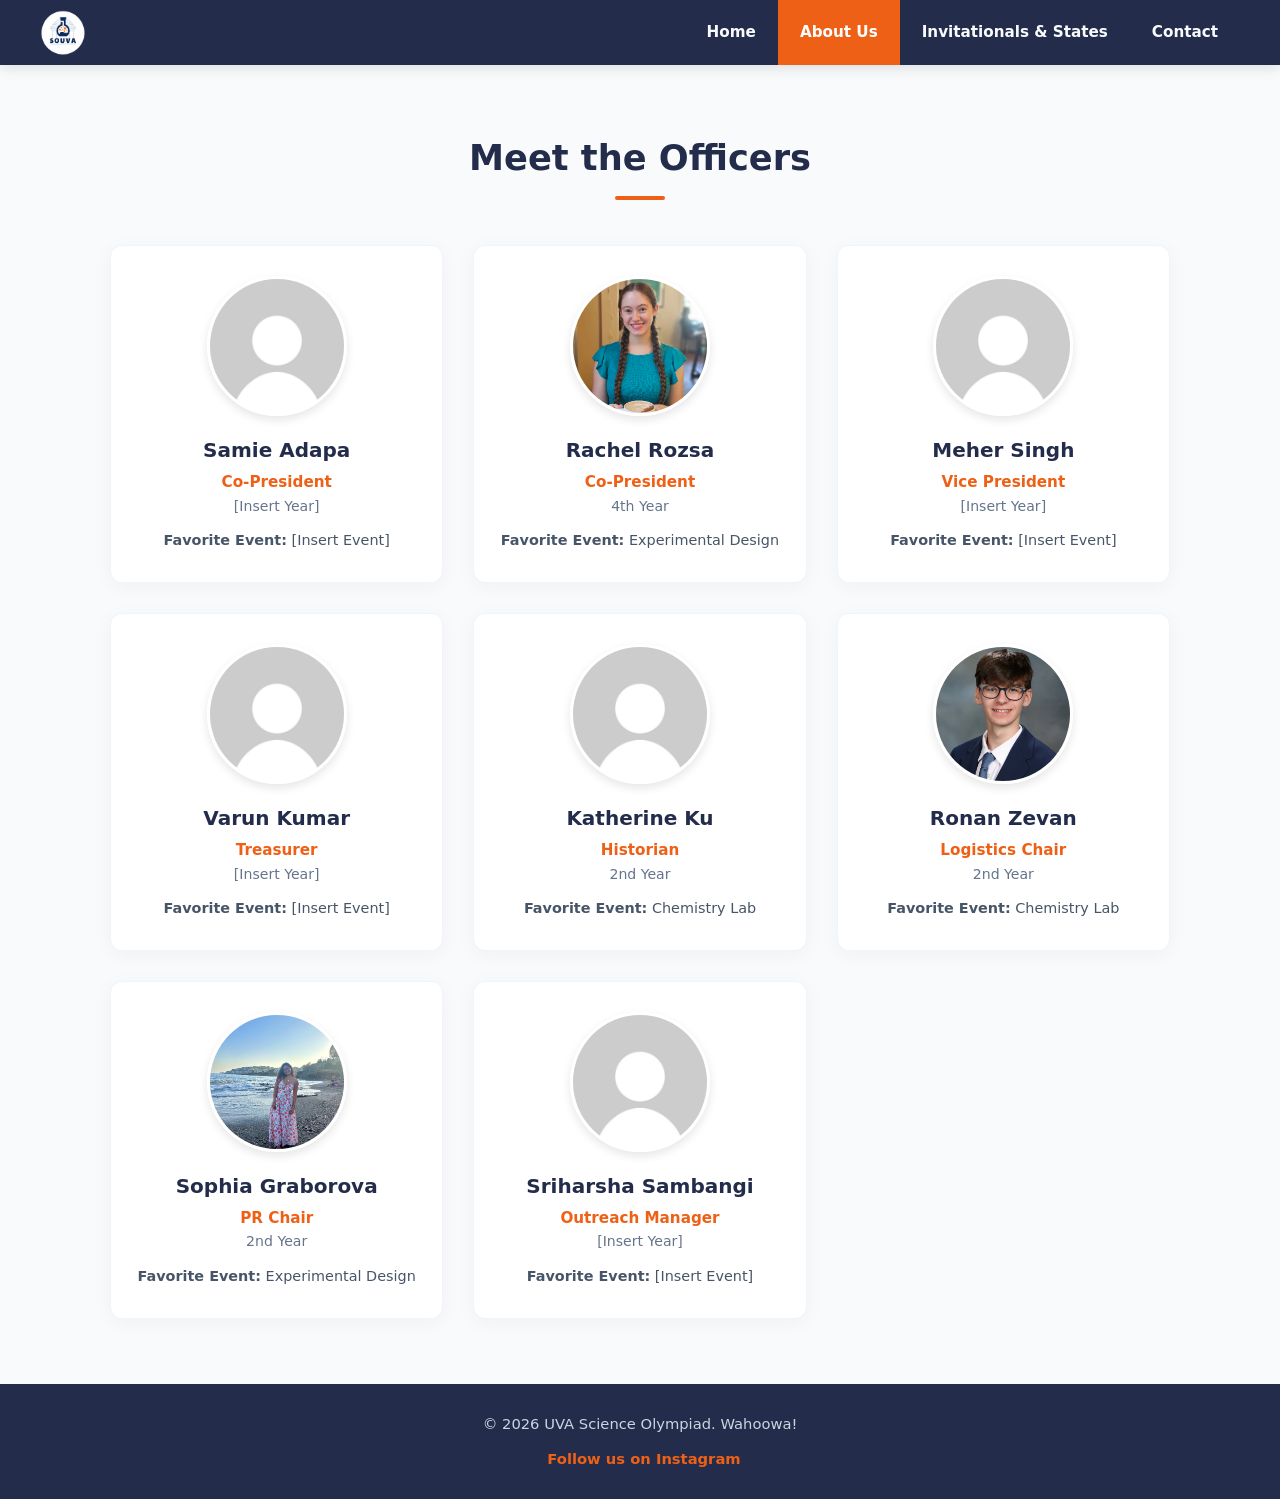
==== commit e360b1e3: "Update about.html" ====
--- a/about.html
+++ b/about.html
@@ -67,7 +67,7 @@
                 </div>
 
                 <div class="officer-card">
-                    <img src="officer pics/nopfp.jpg" alt="Ronan Zevan" class="officer-img">
+                    <img src="officer pics/ronan.jpg" alt="Ronan Zevan" class="officer-img">
                     <h3>Ronan Zevan</h3>
                     <p class="title">Logistics Chair</p>
                     <p class="year">2nd Year</p>
